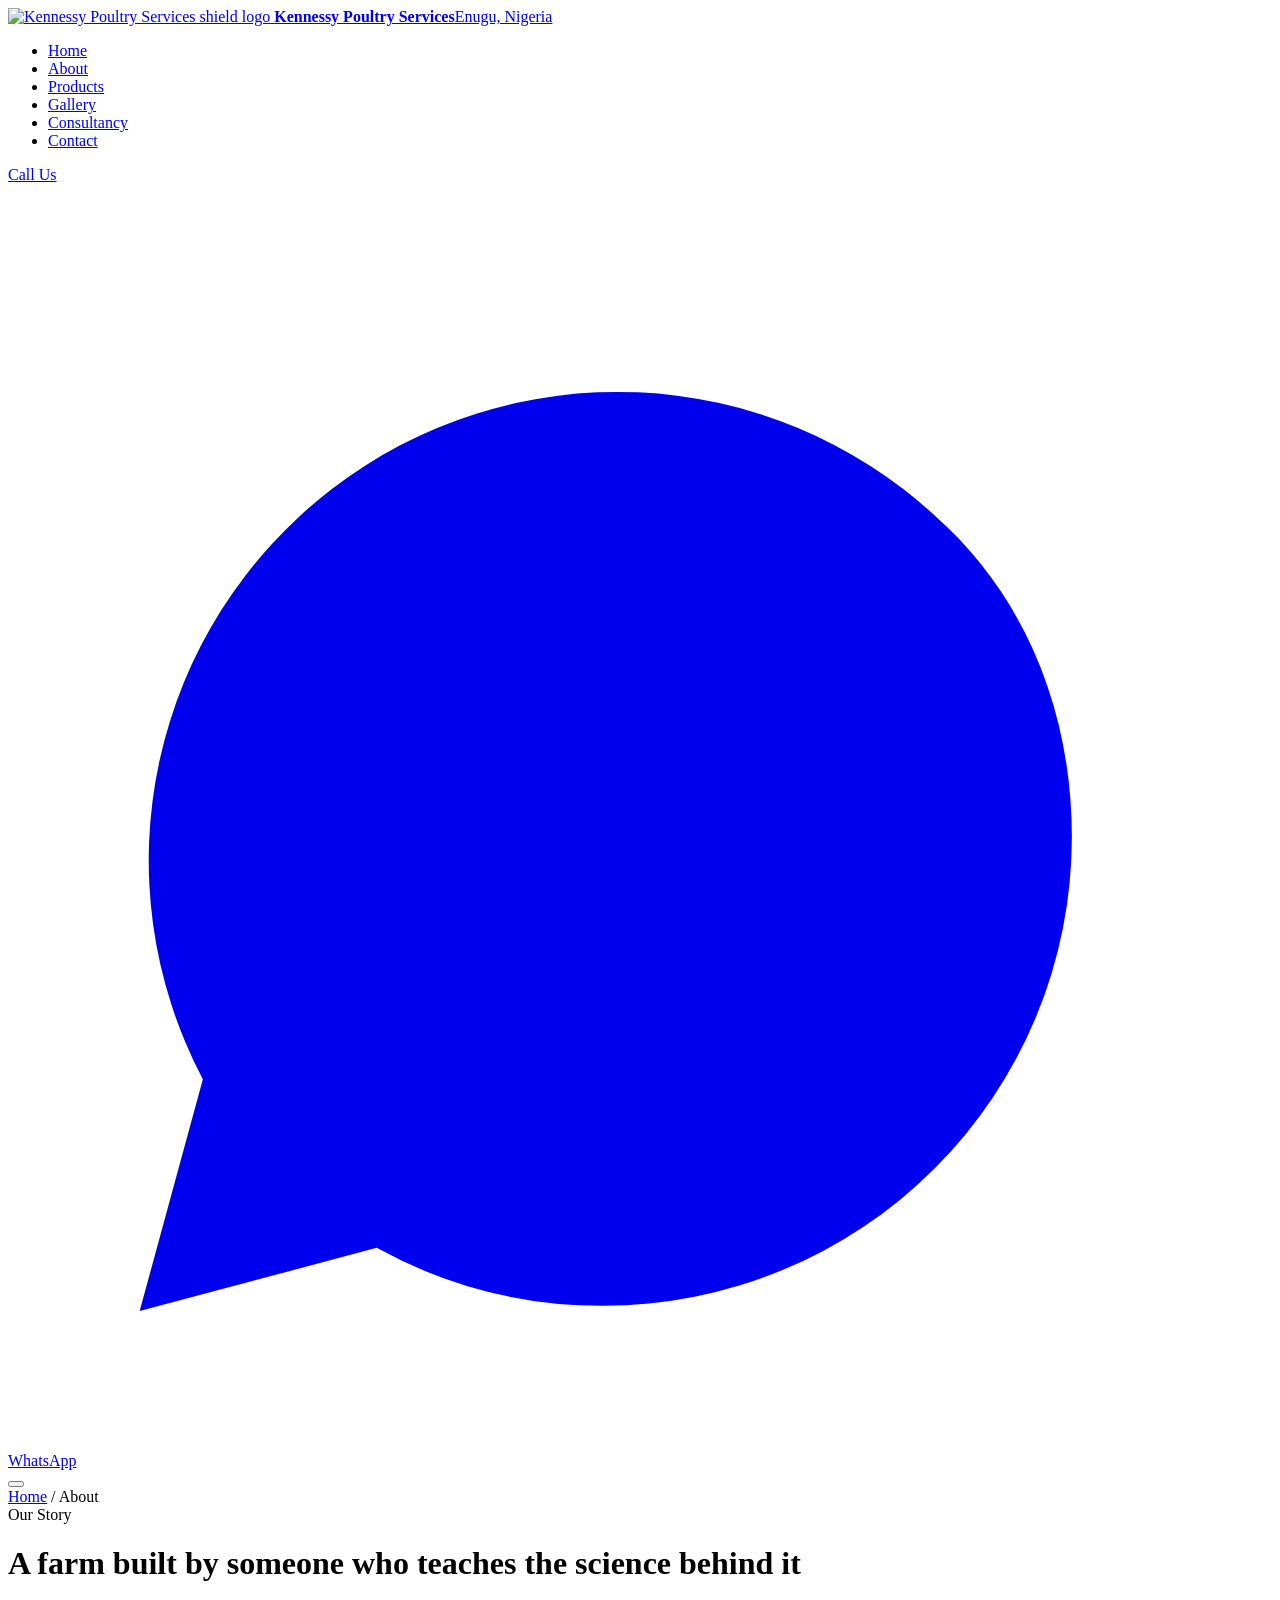
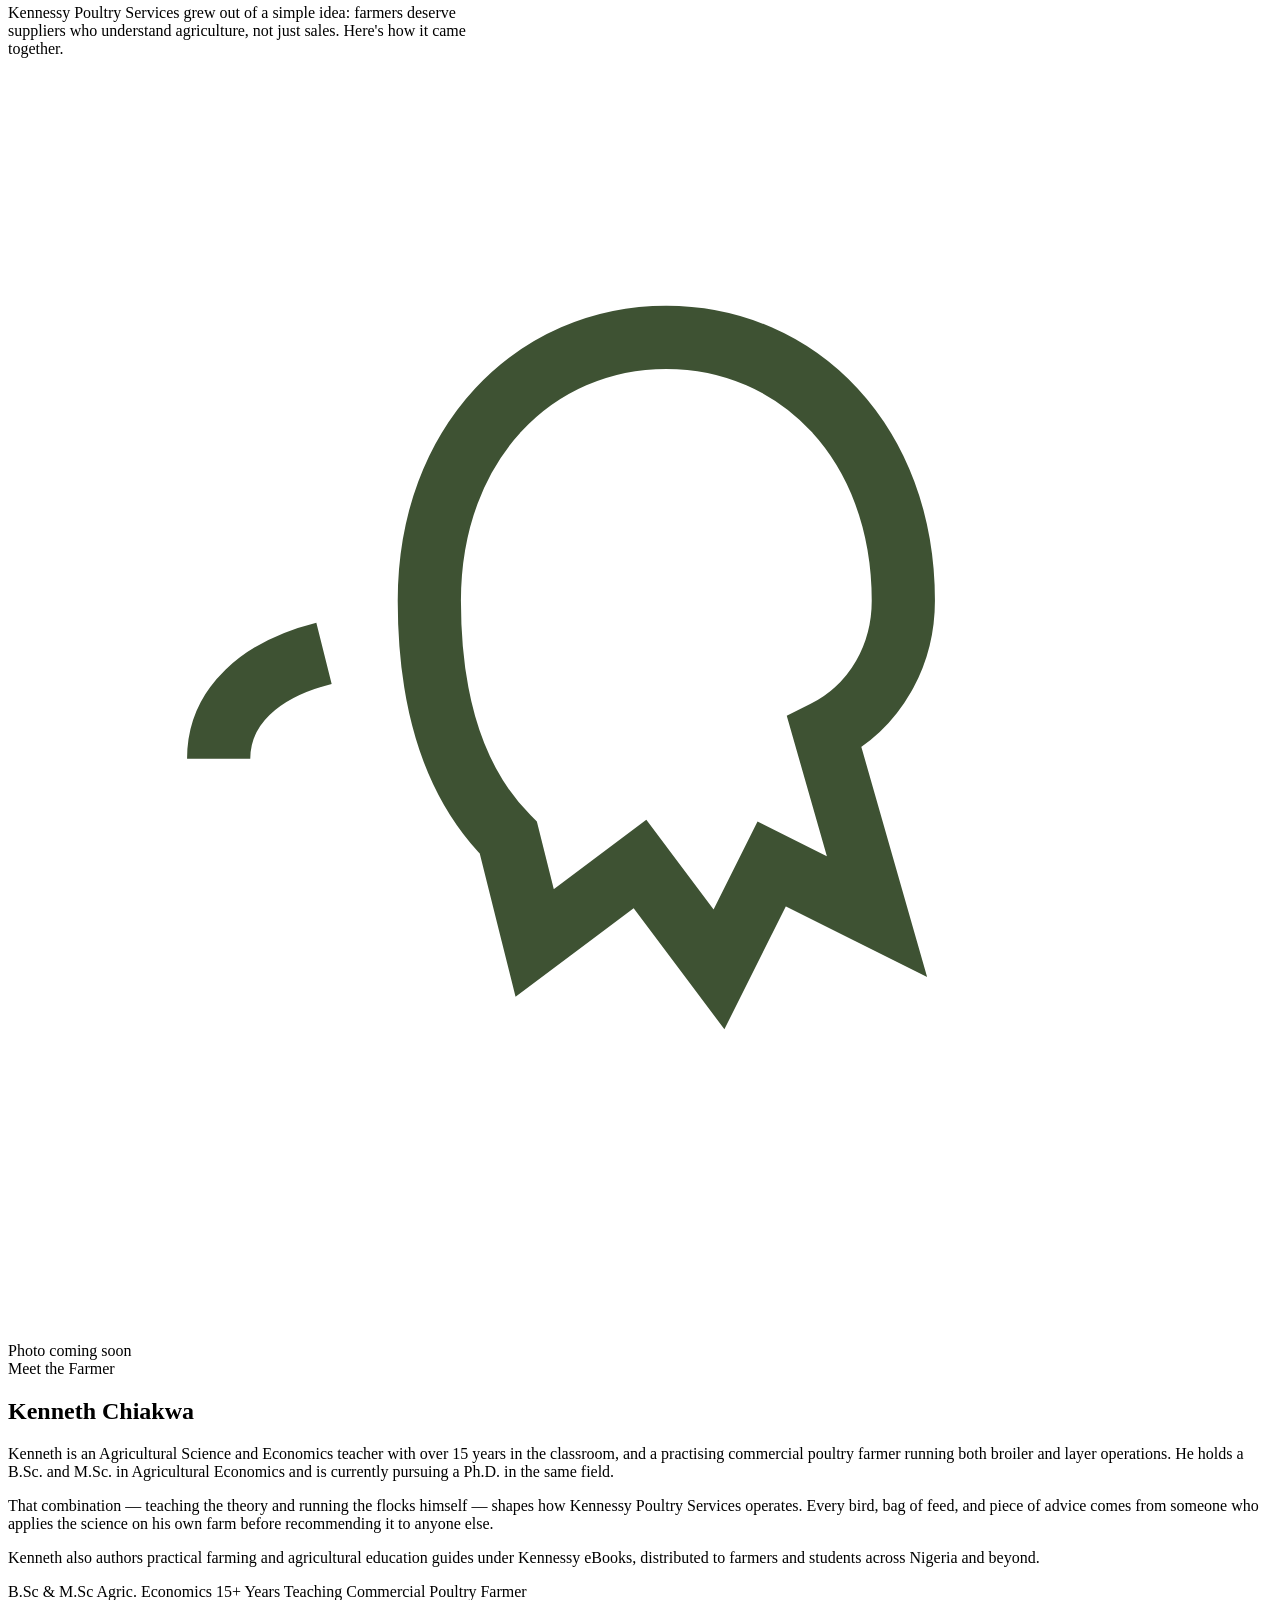
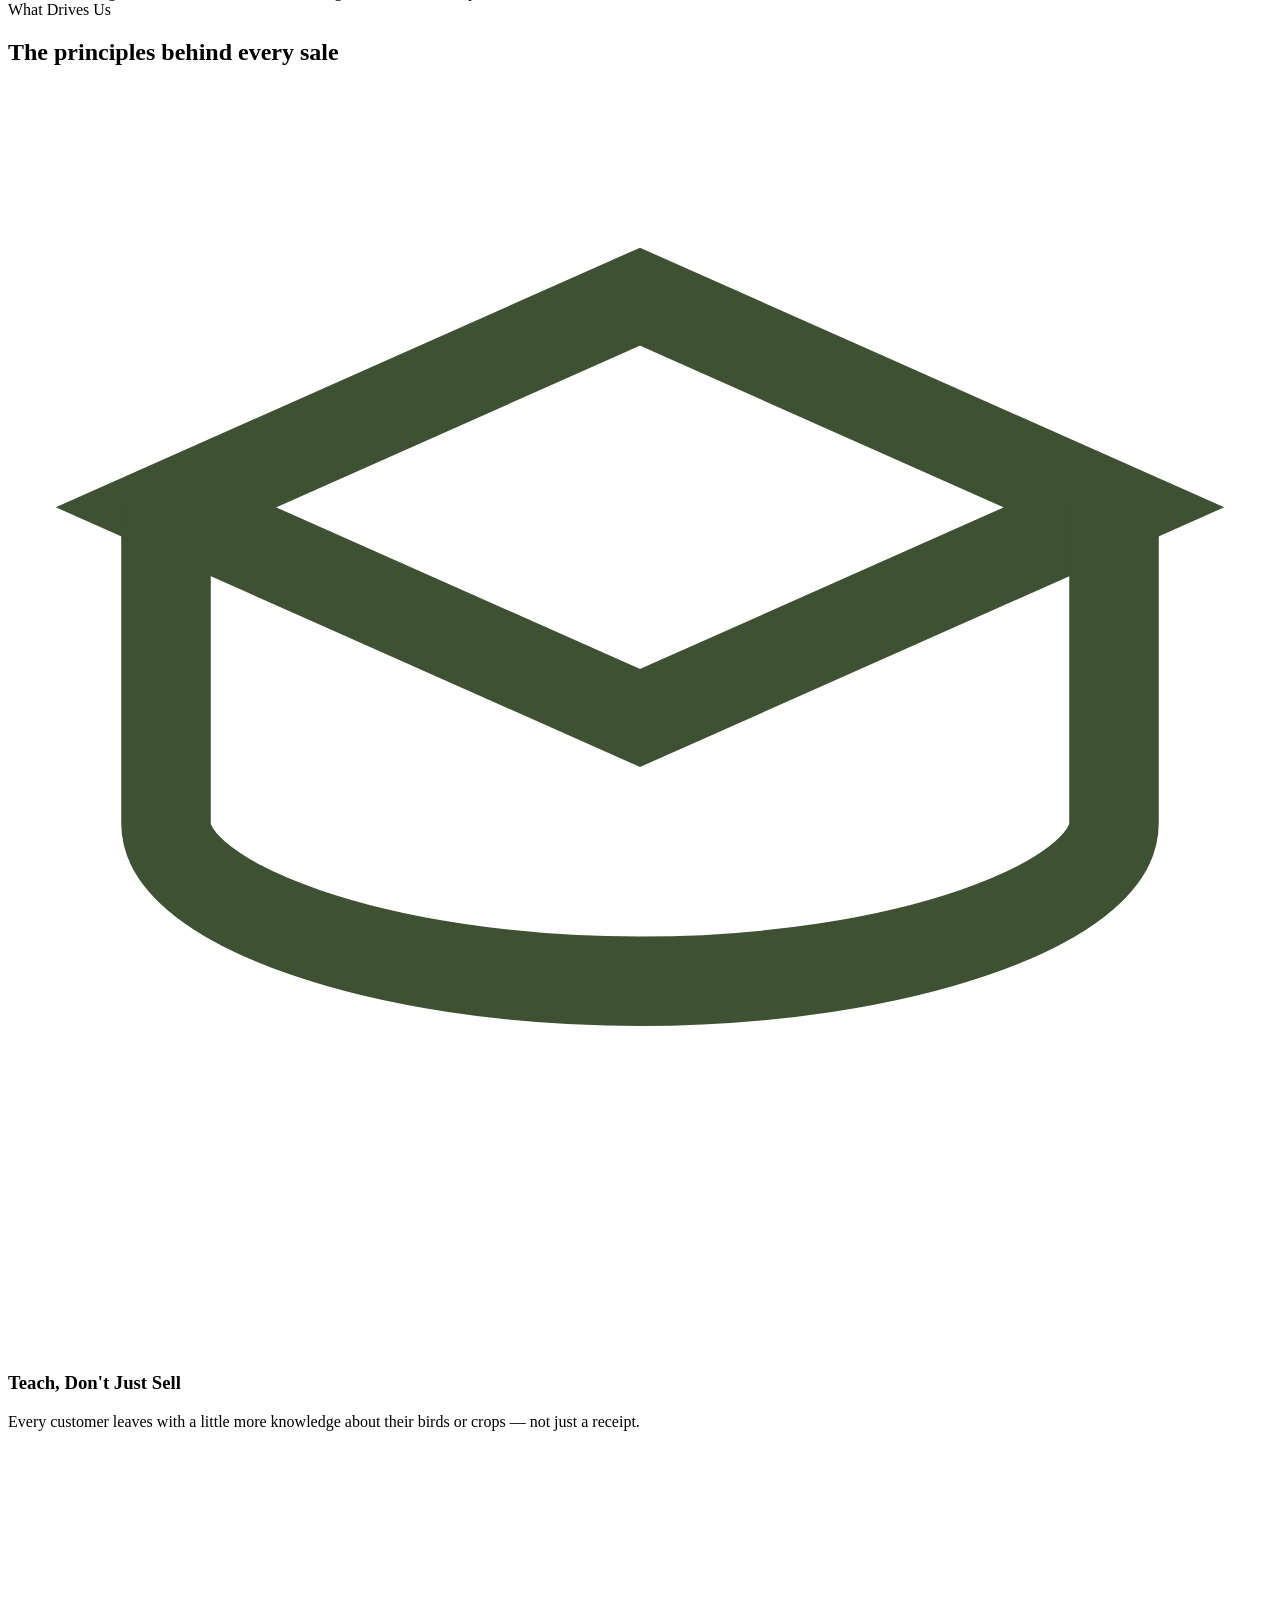
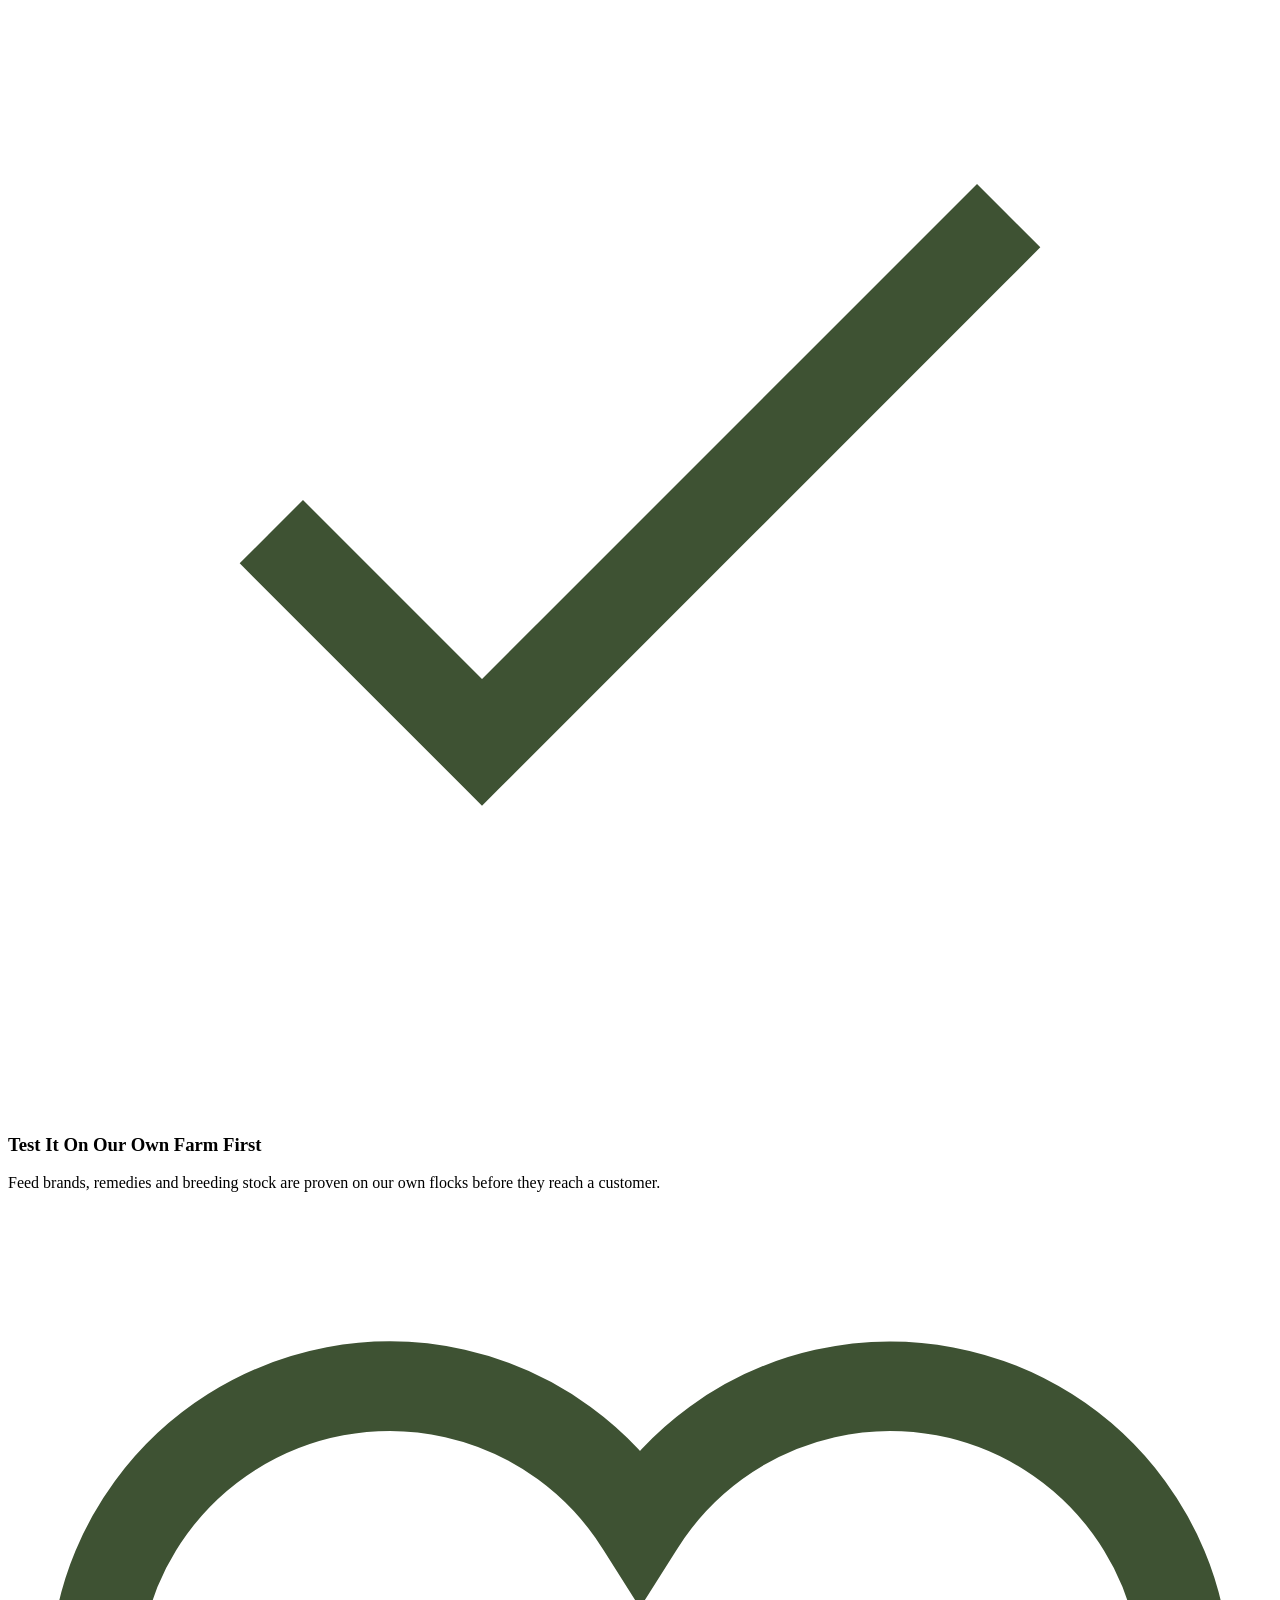
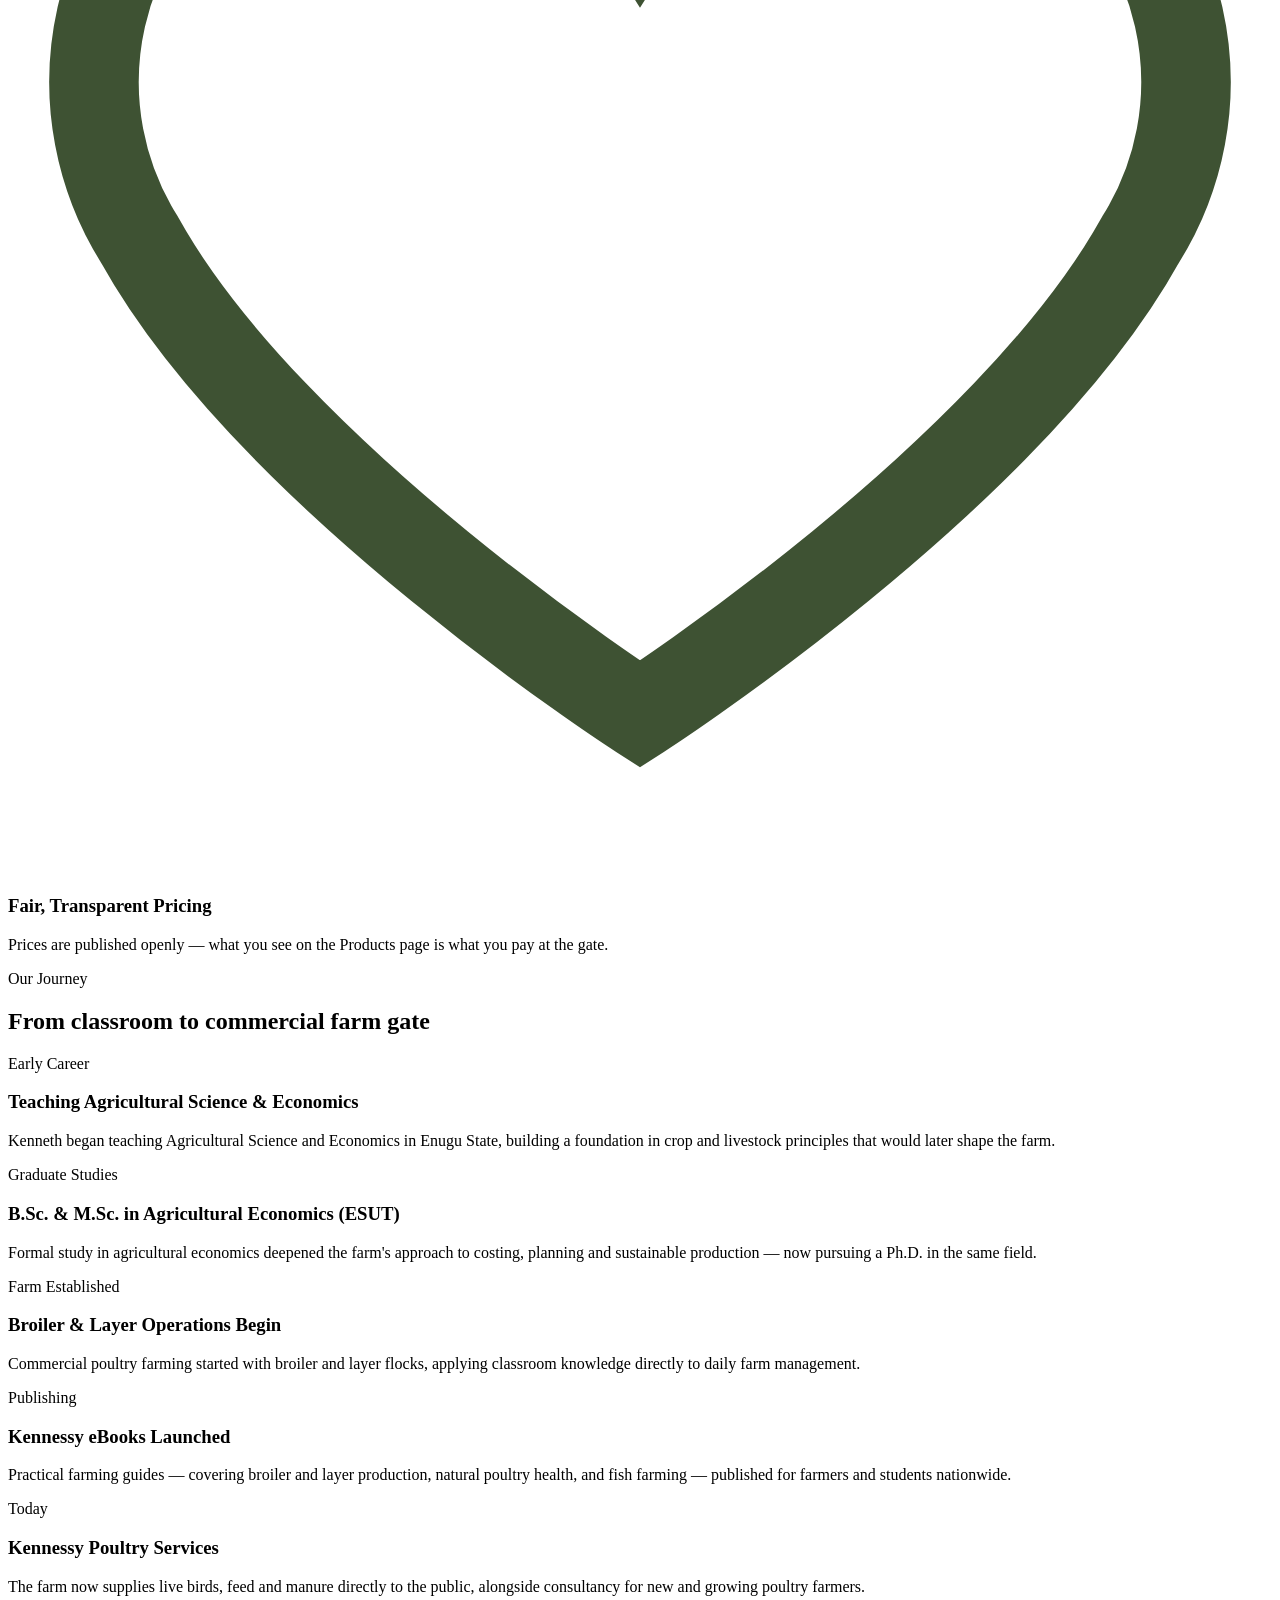
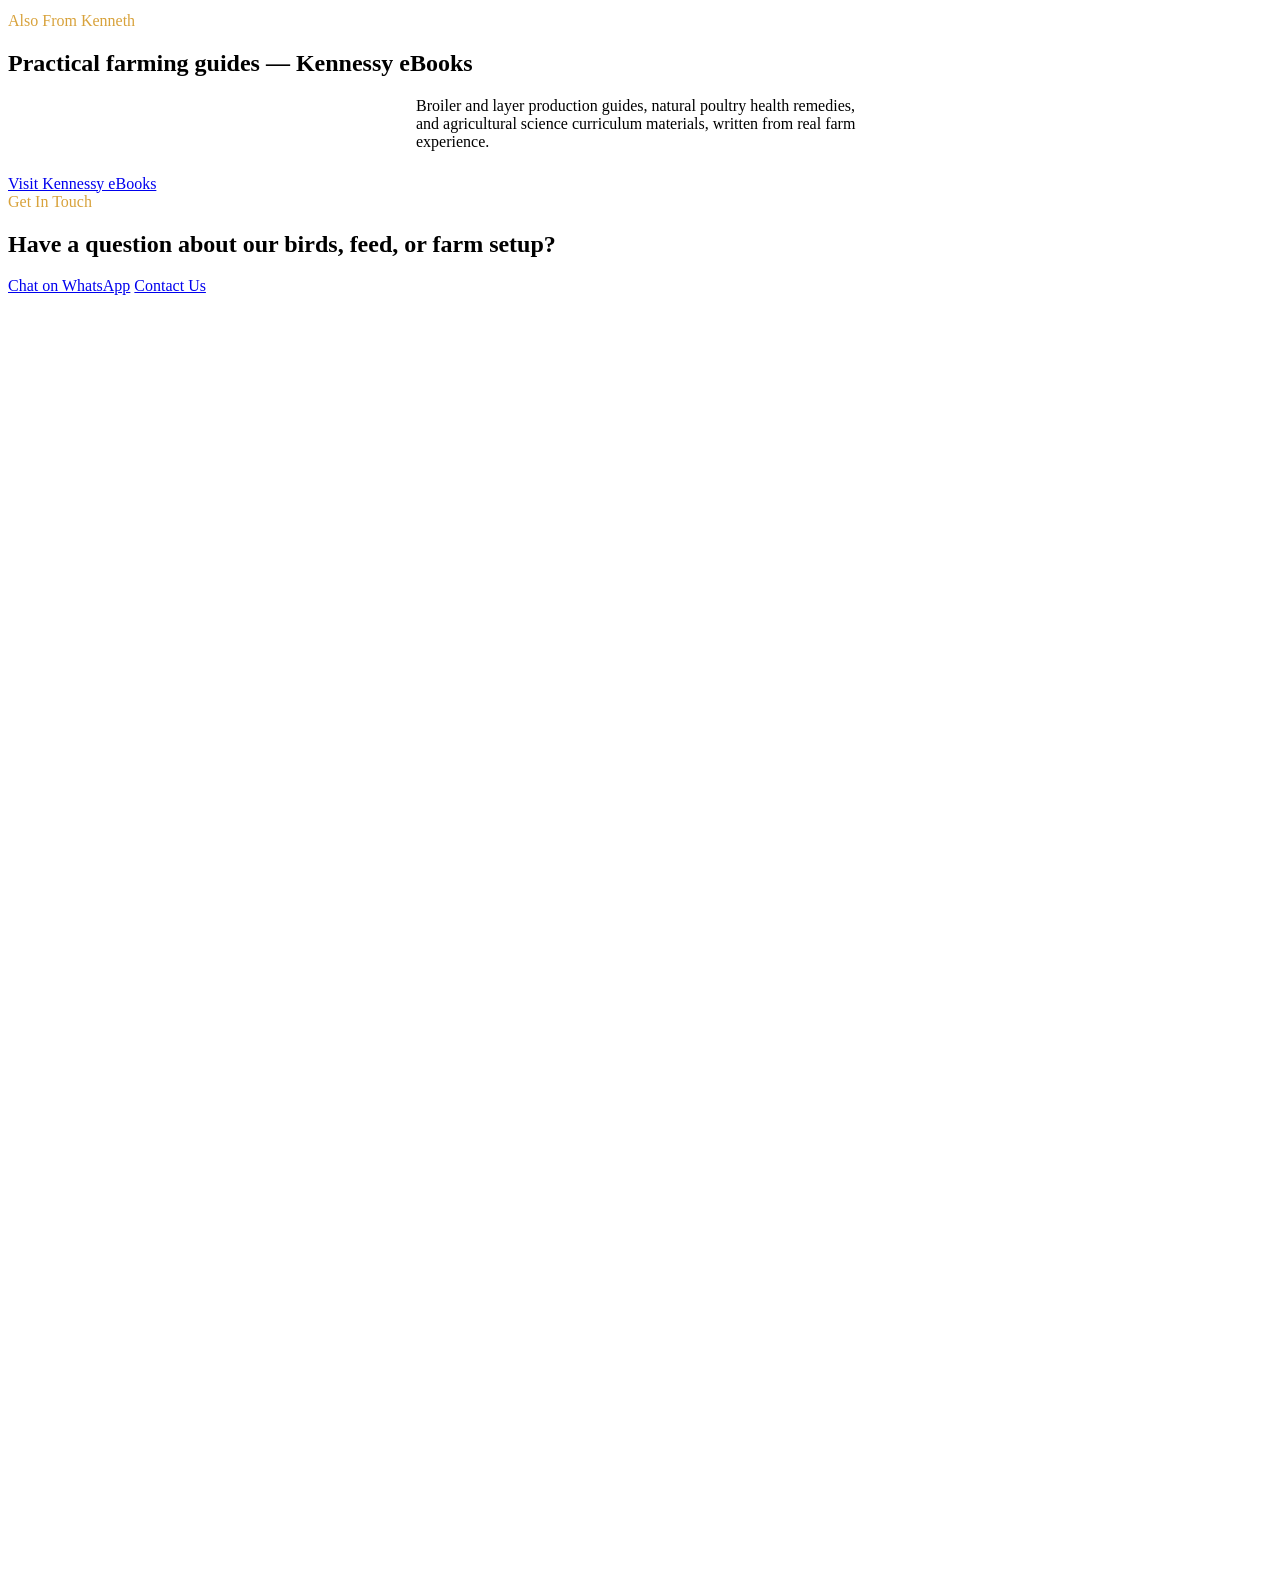
==== about.html @ 4bdff4fe "Add files via upload" ====
<!DOCTYPE html>
<html lang="en">
<head>
<meta charset="UTF-8">
<meta name="viewport" content="width=device-width, initial-scale=1.0">
<title>About Us | Kennessy Poultry Services</title>
<meta name="description" content="Meet the farmer-teacher behind Kennessy Poultry Services — 15+ years in agricultural education and hands-on commercial poultry farming in Enugu State, Nigeria.">
<link rel="icon" type="image/jpeg" href="images/kps-logo-mark.jpg">
<link rel="stylesheet" href="css/style.css">
</head>
<body>

<header class="site-header">
  <div class="header-inner">
    <a href="index.html" class="brand">
      <span class="brand-mark"><img src="images/kps-logo-mark.jpg" alt="Kennessy Poultry Services shield logo"></span>
      <span class="brand-text"><strong>Kennessy Poultry Services</strong><span>Enugu, Nigeria</span></span>
    </a>
    <nav class="main-nav">
      <ul class="nav-links">
        <li><a href="index.html">Home</a></li>
        <li><a href="about.html" class="active">About</a></li>
        <li><a href="products.html">Products</a></li>
        <li><a href="gallery.html">Gallery</a></li>
        <li><a href="consultancy.html">Consultancy</a></li>
        <li><a href="contact.html">Contact</a></li>
      </ul>
      <div class="header-cta">
        <a href="https://wa.me/2347038635933" class="btn btn-outline" target="_blank" rel="noopener">Call Us</a>
        <a href="https://wa.me/2347038635933" class="btn btn-whatsapp" target="_blank" rel="noopener">
          <svg viewBox="0 0 24 24" fill="currentColor"><path d="M17.6 6.3A8.9 8.9 0 0 0 3.7 17l-1.2 4.4 4.5-1.2a8.9 8.9 0 0 0 4.3 1.1 8.9 8.9 0 0 0 8.9-8.9c0-2.4-.9-4.6-2.6-6.1Z"/></svg>
          WhatsApp
        </a>
      </div>
      <button class="nav-toggle" aria-label="Toggle menu" aria-expanded="false"><span></span><span></span><span></span></button>
    </nav>
  </div>
</header>

<div class="page-hero">
  <div class="container">
    <div class="breadcrumb"><a href="index.html">Home</a> / About</div>
    <span class="eyebrow">Our Story</span>
    <h1>A farm built by someone who teaches the science behind it</h1>
    <p class="hero-lede" style="max-width:60ch;">Kennessy Poultry Services grew out of a simple idea: farmers deserve suppliers who understand agriculture, not just sales. Here's how it came together.</p>
  </div>
</div>

<main>

  <section>
    <div class="container hero-grid">
      <div class="hero-art">
        <div class="ph">
          <svg viewBox="0 0 24 24" fill="none" stroke="#3E5233" stroke-width="1.2"><path d="M8 10c0-3 2-5 4.5-5S17 7 17 10c0 1-.5 2-1.5 2.5l1 3.5-2-1-1 2-1.5-2-2 1.5-.5-2C8.5 13.5 8 12 8 10Z"/><path d="M6 11c-1.2.3-2 1-2 2"/></svg>
          <span class="ph-label">Photo coming soon</span>
        </div>
      </div>
      <div>
        <span class="eyebrow">Meet the Farmer</span>
        <h2>Kenneth Chiakwa</h2>
        <p>Kenneth is an Agricultural Science and Economics teacher with over 15 years in the classroom, and a practising commercial poultry farmer running both broiler and layer operations. He holds a B.Sc. and M.Sc. in Agricultural Economics and is currently pursuing a Ph.D. in the same field.</p>
        <p>That combination — teaching the theory and running the flocks himself — shapes how Kennessy Poultry Services operates. Every bird, bag of feed, and piece of advice comes from someone who applies the science on his own farm before recommending it to anyone else.</p>
        <p>Kenneth also authors practical farming and agricultural education guides under Kennessy eBooks, distributed to farmers and students across Nigeria and beyond.</p>
        <div class="tag-row">
          <span class="tag">B.Sc &amp; M.Sc Agric. Economics</span>
          <span class="tag">15+ Years Teaching</span>
          <span class="tag">Commercial Poultry Farmer</span>
        </div>
      </div>
    </div>
  </section>

  <section class="section-alt">
    <div class="container">
      <div class="section-head center">
        <span class="eyebrow">What Drives Us</span>
        <h2>The principles behind every sale</h2>
      </div>
      <div class="grid grid-3">
        <div class="card">
          <div class="card-icon"><svg viewBox="0 0 24 24" fill="none" stroke="#3E5233" stroke-width="1.7"><path d="M12 4 3 8l9 4 9-4-9-4Z"/><path d="M3 8v6c0 1.5 4 3 9 3s9-1.5 9-3V8"/></svg></div>
          <h3>Teach, Don't Just Sell</h3>
          <p>Every customer leaves with a little more knowledge about their birds or crops — not just a receipt.</p>
        </div>
        <div class="card">
          <div class="card-icon"><svg viewBox="0 0 24 24" fill="none" stroke="#3E5233" stroke-width="1.7"><path d="m5 13 4 4L19 7"/></svg></div>
          <h3>Test It On Our Own Farm First</h3>
          <p>Feed brands, remedies and breeding stock are proven on our own flocks before they reach a customer.</p>
        </div>
        <div class="card">
          <div class="card-icon"><svg viewBox="0 0 24 24" fill="none" stroke="#3E5233" stroke-width="1.7"><path d="M12 21s-7-4.5-9.5-9A5.5 5.5 0 0 1 12 6a5.5 5.5 0 0 1 9.5 6c-2.5 4.5-9.5 9-9.5 9Z"/></svg></div>
          <h3>Fair, Transparent Pricing</h3>
          <p>Prices are published openly — what you see on the Products page is what you pay at the gate.</p>
        </div>
      </div>
    </div>
  </section>

  <section>
    <div class="container">
      <div class="section-head center">
        <span class="eyebrow">Our Journey</span>
        <h2>From classroom to commercial farm gate</h2>
      </div>
      <div class="timeline">
        <div class="timeline-item">
          <div class="timeline-year">Early Career</div>
          <h3>Teaching Agricultural Science &amp; Economics</h3>
          <p>Kenneth began teaching Agricultural Science and Economics in Enugu State, building a foundation in crop and livestock principles that would later shape the farm.</p>
        </div>
        <div class="timeline-item">
          <div class="timeline-year">Graduate Studies</div>
          <h3>B.Sc. &amp; M.Sc. in Agricultural Economics (ESUT)</h3>
          <p>Formal study in agricultural economics deepened the farm's approach to costing, planning and sustainable production — now pursuing a Ph.D. in the same field.</p>
        </div>
        <div class="timeline-item">
          <div class="timeline-year">Farm Established</div>
          <h3>Broiler &amp; Layer Operations Begin</h3>
          <p>Commercial poultry farming started with broiler and layer flocks, applying classroom knowledge directly to daily farm management.</p>
        </div>
        <div class="timeline-item">
          <div class="timeline-year">Publishing</div>
          <h3>Kennessy eBooks Launched</h3>
          <p>Practical farming guides — covering broiler and layer production, natural poultry health, and fish farming — published for farmers and students nationwide.</p>
        </div>
        <div class="timeline-item">
          <div class="timeline-year">Today</div>
          <h3>Kennessy Poultry Services</h3>
          <p>The farm now supplies live birds, feed and manure directly to the public, alongside consultancy for new and growing poultry farmers.</p>
        </div>
      </div>
    </div>
  </section>

  <section class="section-forest">
    <div class="container text-center">
      <span class="eyebrow" style="color:#D8A23B">Also From Kenneth</span>
      <h2>Practical farming guides — Kennessy eBooks</h2>
      <p style="max-width:56ch;margin:0 auto;">Broiler and layer production guides, natural poultry health remedies, and agricultural science curriculum materials, written from real farm experience.</p>
      <div class="btn-actions" style="margin-top:1.5rem;">
        <a href="https://kennessyebooks.github.io" target="_blank" rel="noopener" class="btn btn-gold">Visit Kennessy eBooks</a>
      </div>
    </div>
  </section>

  <section>
    <div class="container">
      <div class="cta-band">
        <span class="eyebrow" style="color:#D8A23B">Get In Touch</span>
        <h2>Have a question about our birds, feed, or farm setup?</h2>
        <div class="btn-actions">
          <a href="https://wa.me/2347038635933" class="btn btn-whatsapp" target="_blank" rel="noopener">Chat on WhatsApp</a>
          <a href="contact.html" class="btn btn-gold">Contact Us</a>
        </div>
      </div>
    </div>
  </section>

</main>

<footer class="site-footer" id="footer-include"></footer>

<a href="https://wa.me/2347038635933" class="wa-float" target="_blank" rel="noopener" aria-label="Chat on WhatsApp">
  <svg viewBox="0 0 24 24" fill="#fff"><path d="M17.6 6.3A8.9 8.9 0 0 0 3.7 17l-1.2 4.4 4.5-1.2a8.9 8.9 0 0 0 4.3 1.1 8.9 8.9 0 0 0 8.9-8.9c0-2.4-.9-4.6-2.6-6.1Zm-6.3 13.6c-1.3 0-2.6-.4-3.7-1l-.3-.2-2.6.7.7-2.6-.2-.3a7.4 7.4 0 1 1 6.1 3.4Z"/></svg>
</a>

<script src="js/main.js"></script>
<script src="js/footer.js"></script>
</body>
</html>
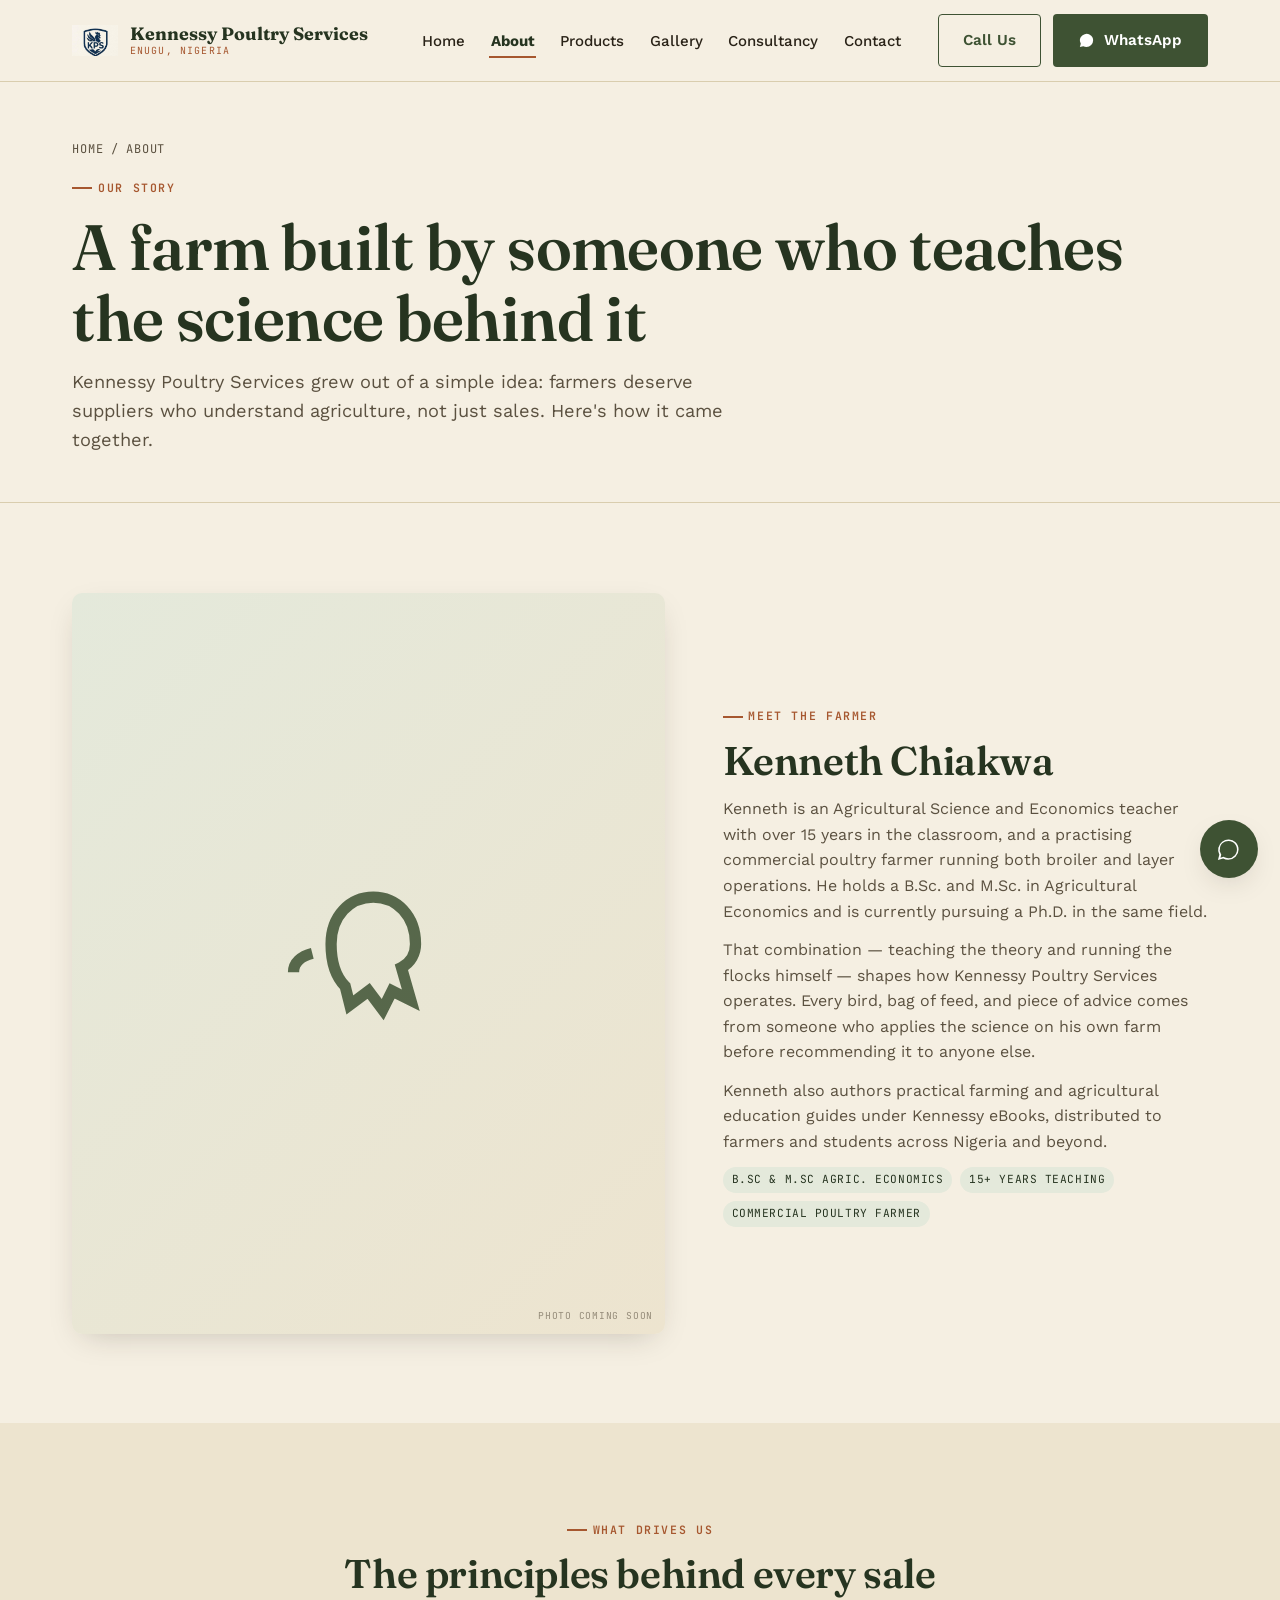
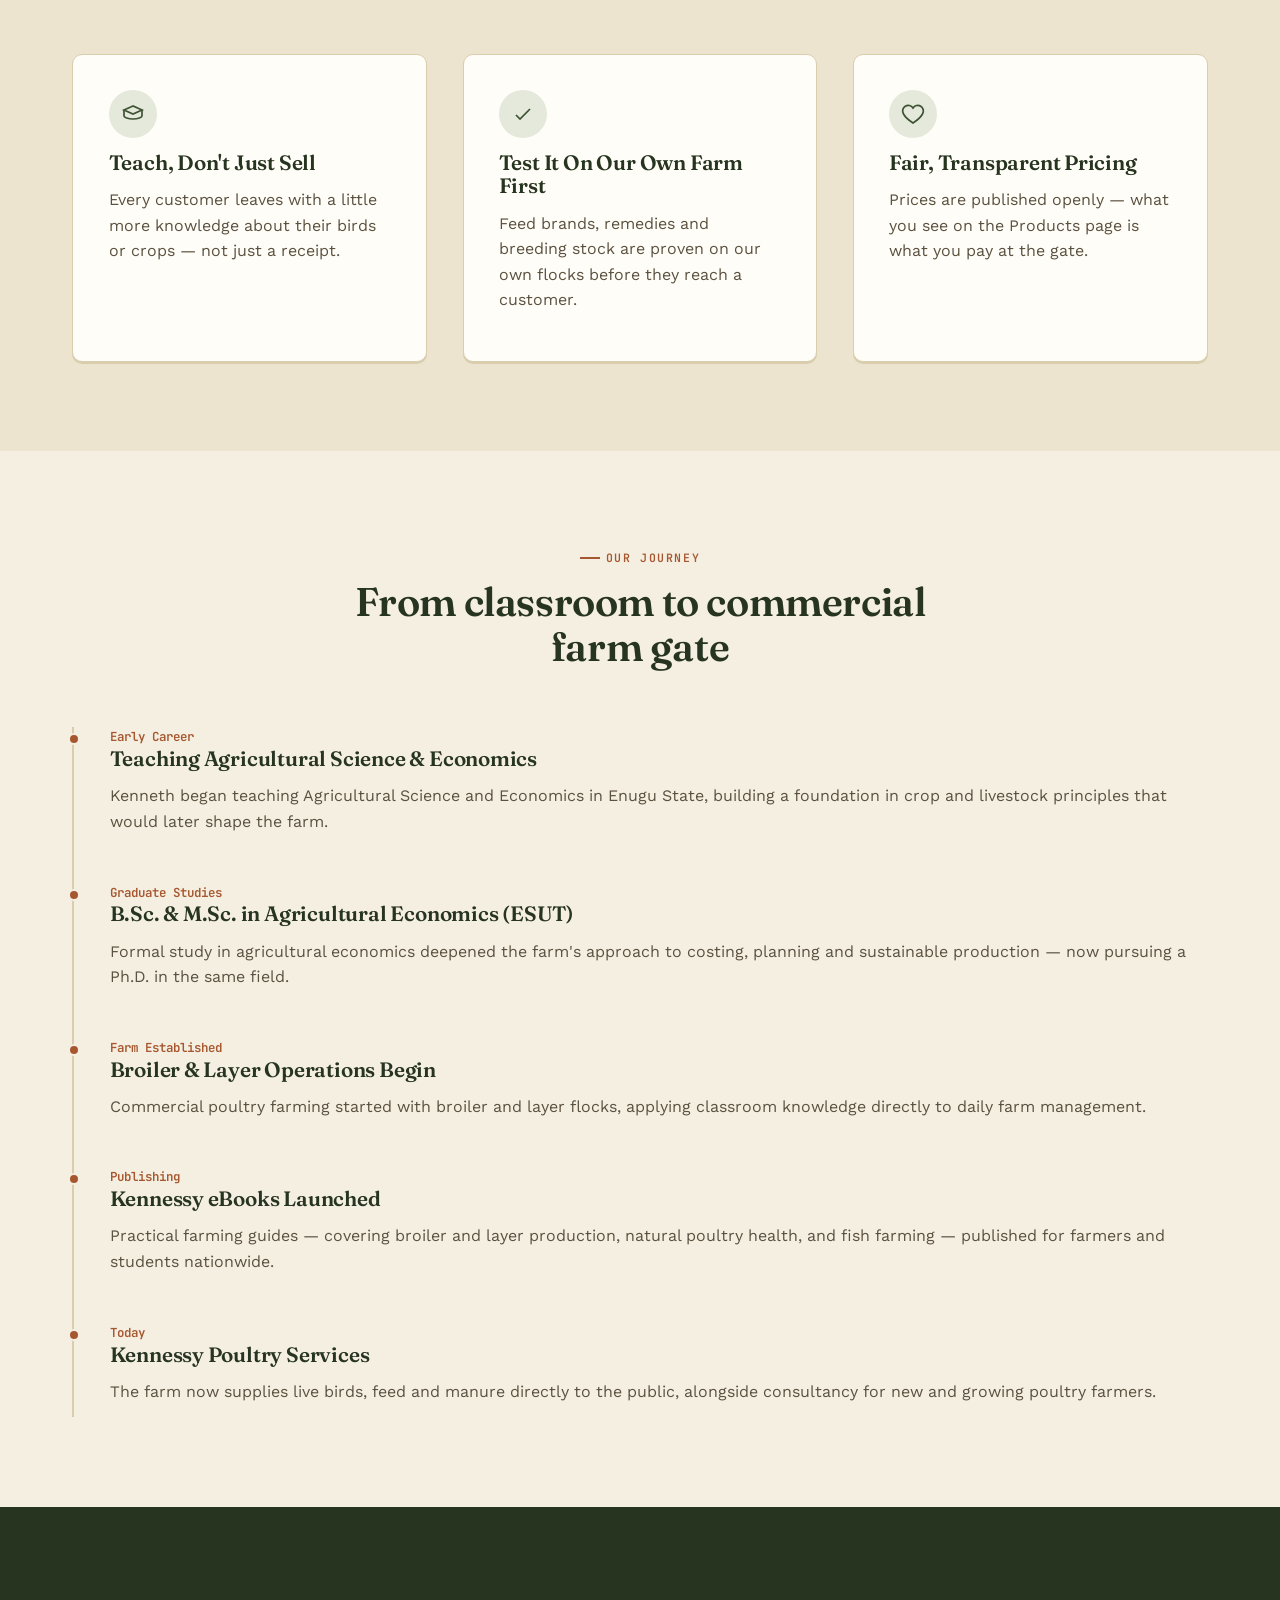
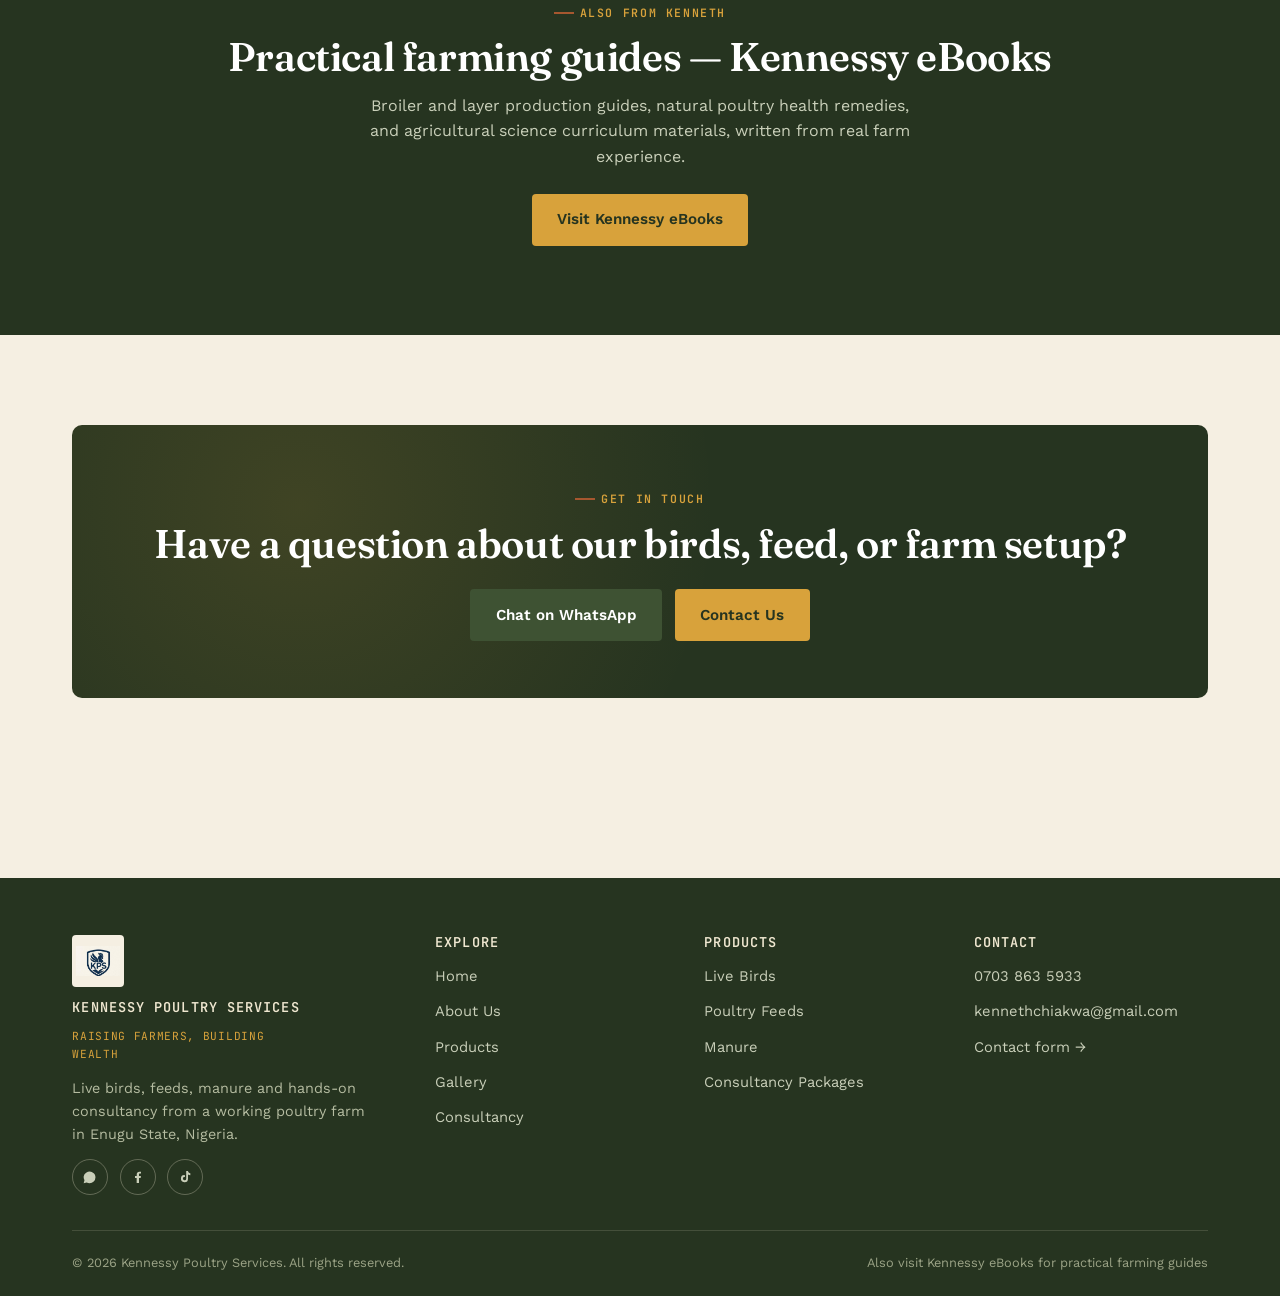
==== commit e0611f42: "Add files via upload" ====
--- a/about.html
+++ b/about.html
@@ -5,15 +5,476 @@
 <meta name="viewport" content="width=device-width, initial-scale=1.0">
 <title>About Us | Kennessy Poultry Services</title>
 <meta name="description" content="Meet the farmer-teacher behind Kennessy Poultry Services — 15+ years in agricultural education and hands-on commercial poultry farming in Enugu State, Nigeria.">
-<link rel="icon" type="image/jpeg" href="images/kps-logo-mark.jpg">
-<link rel="stylesheet" href="css/style.css">
+<link rel="icon" type="image/jpeg" href="[data-uri]">
+<style>
+/* ==========================================================================
+   Kennessy Poultry Services — Design Tokens
+   Palette: maize cream / deep leaf green / clay brown / maize gold
+   Display: Fraunces  |  Body: Work Sans  |  Data/Utility: JetBrains Mono
+   ========================================================================== */
+
+@import url('https://fonts.googleapis.com/css2?family=Fraunces:ital,opsz,wght@0,9..144,400;0,9..144,500;0,9..144,600;0,9..144,700;1,9..144,500&family=Work+Sans:wght@400;500;600;700&family=JetBrains+Mono:wght@500;600&display=swap');
+
+:root{
+  --bg:            #F5EFE2;
+  --bg-alt:        #EDE4CF;
+  --card:          #FFFDF7;
+  --ink:           #2A2318;
+  --ink-soft:      #5B5140;
+  --forest:        #3E5233;
+  --forest-dark:   #263420;
+  --forest-tint:   #E4E9DB;
+  --clay:          #A6572F;
+  --clay-dark:     #7C3F20;
+  --gold:          #D8A23B;
+  --gold-soft:     #F0DBA6;
+  --line:          #D9CDAE;
+  --shadow:        0 10px 30px -12px rgba(42,35,24,0.25);
+  --radius:        4px;
+  --radius-lg:     10px;
+  --maxw:          1180px;
+  --space-1: 0.4rem;
+  --space-2: 0.8rem;
+  --space-3: 1.4rem;
+  --space-4: 2.2rem;
+  --space-5: 3.6rem;
+  --space-6: 5.6rem;
+}
+
+*, *::before, *::after{ box-sizing: border-box; }
+html{ scroll-behavior: smooth; }
+body{
+  margin:0;
+  background: var(--bg);
+  color: var(--ink);
+  font-family: 'Work Sans', sans-serif;
+  font-size: 16px;
+  line-height: 1.6;
+  -webkit-font-smoothing: antialiased;
+}
+img{ max-width:100%; display:block; }
+a{ color: inherit; text-decoration: none; }
+ul{ margin:0; padding:0; list-style:none; }
+h1,h2,h3,h4{
+  font-family:'Fraunces', serif;
+  font-weight:600;
+  line-height:1.12;
+  margin: 0 0 var(--space-2);
+  color: var(--forest-dark);
+  letter-spacing: -0.01em;
+}
+h1{ font-size: clamp(2.4rem, 5vw, 4rem); font-weight:600; }
+h2{ font-size: clamp(1.7rem, 3.4vw, 2.5rem); }
+h3{ font-size: 1.3rem; }
+p{ margin:0 0 var(--space-2); color: var(--ink-soft); }
+.container{ max-width: var(--maxw); margin: 0 auto; padding: 0 var(--space-3); }
+.eyebrow{
+  font-family:'JetBrains Mono', monospace;
+  font-size:0.72rem;
+  letter-spacing:0.14em;
+  text-transform:uppercase;
+  color: var(--clay);
+  font-weight:600;
+  display:inline-flex;
+  align-items:center;
+  gap:0.5em;
+  margin-bottom: var(--space-2);
+}
+.eyebrow::before{
+  content:"";
+  width: 20px; height:2px;
+  background: var(--clay);
+  display:inline-block;
+}
+:focus-visible{ outline: 3px solid var(--gold); outline-offset: 2px; }
+@media (prefers-reduced-motion: reduce){
+  *{ animation-duration: 0.001ms !important; animation-iteration-count: 1 !important; transition-duration: 0.001ms !important; scroll-behavior:auto !important; }
+}
+
+/* Buttons */
+.btn{
+  display:inline-flex;
+  align-items:center;
+  gap:0.55em;
+  font-family:'Work Sans', sans-serif;
+  font-weight:600;
+  font-size:0.95rem;
+  padding: 0.85em 1.6em;
+  border-radius: var(--radius);
+  border: 1.5px solid transparent;
+  cursor:pointer;
+  transition: transform 0.15s ease, box-shadow 0.15s ease, background 0.15s ease, color .15s ease;
+  white-space: nowrap;
+}
+.btn:hover{ transform: translateY(-2px); }
+.btn-primary{ background: var(--forest); color: #fff; }
+.btn-primary:hover{ background: var(--forest-dark); box-shadow: var(--shadow); }
+.btn-gold{ background: var(--gold); color: var(--forest-dark); }
+.btn-gold:hover{ background:#c8912e; box-shadow: var(--shadow); }
+.btn-outline{ background: transparent; border-color: var(--forest); color: var(--forest); }
+.btn-outline:hover{ background: var(--forest); color:#fff; }
+.btn-whatsapp{ background:#3E5233; color:#fff; }
+.btn-whatsapp svg{ width:18px; height:18px; }
+.btn-whatsapp:hover{ background: var(--forest-dark); }
+.btn-block{ width:100%; justify-content:center; }
+
+/* ===================== HEADER ===================== */
+.site-header{
+  position: sticky; top:0; z-index: 60;
+  background: rgba(245,239,226,0.92);
+  backdrop-filter: blur(8px);
+  border-bottom: 1px solid var(--line);
+}
+.header-inner{
+  display:flex; align-items:center; justify-content:space-between;
+  padding: 0.9rem var(--space-3);
+  max-width: var(--maxw); margin:0 auto;
+}
+.brand{ display:flex; align-items:center; gap:0.7rem; }
+.brand-mark{
+  width:46px; height:46px;
+  display:flex; align-items:center; justify-content:center;
+  flex-shrink:0;
+}
+.brand-mark svg{ width:24px; height:24px; }
+.brand-mark img{ width:100%; height:100%; object-fit:contain; }
+.brand-text{ font-family:'Fraunces', serif; line-height:1.05; }
+.brand-text strong{ display:block; font-size:1.12rem; color: var(--forest-dark); font-weight:700; }
+.brand-text span{ display:block; font-family:'JetBrains Mono', monospace; font-size:0.62rem; letter-spacing:0.12em; text-transform:uppercase; color: var(--clay); margin-top:2px; }
+
+.footer-logo{ width:52px; height:52px; margin-bottom: var(--space-2); border-radius: var(--radius); overflow:hidden; background:#F5EFE2; padding:4px; }
+.footer-logo img{ width:100%; height:100%; object-fit:contain; }
+
+.main-nav{ display:flex; align-items:center; gap: var(--space-4); }
+.nav-links{ display:flex; gap: var(--space-3); }
+.nav-links a{
+  font-size:0.94rem; font-weight:500; color: var(--ink);
+  padding: 0.3rem 0.1rem; position:relative;
+}
+.nav-links a::after{
+  content:""; position:absolute; left:0; right:0; bottom:-4px; height:2px;
+  background: var(--clay); transform: scaleX(0); transform-origin:left;
+  transition: transform 0.2s ease;
+}
+.nav-links a:hover::after, .nav-links a.active::after{ transform: scaleX(1); }
+.nav-links a.active{ color: var(--forest-dark); font-weight:700; }
+.header-cta{ display:flex; align-items:center; gap:0.7rem; }
+.nav-toggle{
+  display:none; background:none; border:none; cursor:pointer;
+  width:40px; height:40px; padding:0;
+  flex-direction:column; align-items:center; justify-content:center; gap:5px;
+}
+.nav-toggle span{ width:22px; height:2px; background: var(--forest-dark); display:block; }
+
+@media (max-width: 880px){
+  .nav-links{
+    position:fixed; inset: 64px 0 0 0; background: var(--bg);
+    flex-direction:column; padding: var(--space-4) var(--space-3); gap: var(--space-3);
+    transform: translateX(100%); transition: transform 0.25s ease;
+    overflow-y:auto;
+  }
+  .nav-links.open{ transform: translateX(0); }
+  .nav-links a{ font-size:1.2rem; }
+  .nav-toggle{ display:flex; }
+  .header-cta .btn-outline{ display:none; }
+}
+
+/* ===================== FARM GATE BOARD (signature element) ===================== */
+.gate-board{
+  background: var(--forest-dark);
+  color: #EFE7D0;
+  border-top: 4px solid var(--gold);
+  border-bottom: 4px solid var(--gold);
+}
+.gate-board-inner{
+  max-width: var(--maxw); margin:0 auto; padding: 0.7rem var(--space-3);
+  display:flex; align-items:center; gap: var(--space-4);
+  overflow-x:auto;
+  font-family:'JetBrains Mono', monospace;
+  font-size:0.78rem;
+}
+.gate-board-label{
+  text-transform:uppercase; letter-spacing:0.12em; color: var(--gold);
+  font-weight:600; flex-shrink:0; padding-right: var(--space-3);
+  border-right: 1px solid rgba(239,231,208,0.25);
+}
+.gate-item{ display:flex; align-items:center; gap:0.5em; flex-shrink:0; white-space:nowrap; }
+.dot{ width:8px; height:8px; border-radius:50%; flex-shrink:0; }
+.dot.in{ background:#8FBF6B; }
+.dot.low{ background: var(--gold); }
+.dot.soon{ background:#C77B4A; }
+.gate-status{ opacity:0.85; }
+
+/* ===================== HERO ===================== */
+.hero{
+  position:relative;
+  padding: var(--space-6) 0 var(--space-5);
+  background:
+    radial-gradient(ellipse at 85% 0%, rgba(216,162,59,0.16), transparent 55%),
+    var(--bg);
+  overflow:hidden;
+  border-bottom: 1px solid var(--line);
+}
+.hero-grid{
+  display:grid; grid-template-columns: 1.1fr 0.9fr; gap: var(--space-5);
+  align-items:center;
+}
+.hero h1{ margin-bottom: var(--space-3); }
+.hero-lede{ font-size:1.14rem; max-width: 46ch; }
+.hero-actions{ display:flex; gap: var(--space-2); flex-wrap:wrap; margin-top: var(--space-4); }
+.hero-stats{
+  display:flex; gap: var(--space-4); margin-top: var(--space-5);
+  padding-top: var(--space-3); border-top: 1px solid var(--line);
+  flex-wrap:wrap;
+}
+.hero-stat b{ display:block; font-family:'Fraunces', serif; font-size:1.7rem; color: var(--forest-dark); }
+.hero-stat span{ font-size:0.8rem; color: var(--ink-soft); }
+.hero-art{
+  position:relative; border-radius: var(--radius-lg); overflow:hidden;
+  box-shadow: var(--shadow); aspect-ratio: 4/5;
+}
+@media (max-width: 880px){
+  .hero-grid{ grid-template-columns: 1fr; }
+  .hero-art{ order:-1; aspect-ratio: 16/10; }
+}
+
+/* ===================== SECTIONS ===================== */
+section{ padding: var(--space-6) 0; }
+.section-alt{ background: var(--bg-alt); }
+.section-forest{ background: var(--forest-dark); color:#EFE7D0; }
+.section-forest h2, .section-forest h3{ color:#fff; }
+.section-forest p{ color:#C9CFB9; }
+.section-head{ max-width: 640px; margin-bottom: var(--space-5); }
+.section-head.center{ margin-left:auto; margin-right:auto; text-align:center; }
+
+/* Cards / grids */
+.grid{ display:grid; gap: var(--space-4); }
+.grid-3{ grid-template-columns: repeat(3, 1fr); }
+.grid-2{ grid-template-columns: repeat(2, 1fr); }
+.grid-4{ grid-template-columns: repeat(4, 1fr); }
+@media (max-width: 900px){ .grid-3, .grid-4{ grid-template-columns: repeat(2,1fr); } }
+@media (max-width: 620px){ .grid-2, .grid-3, .grid-4{ grid-template-columns: 1fr; } }
+
+.card{
+  background: var(--card); border:1px solid var(--line); border-radius: var(--radius-lg);
+  padding: var(--space-4); box-shadow: 0 2px 0 var(--line);
+  transition: transform .18s ease, box-shadow .18s ease;
+}
+.card:hover{ transform: translateY(-4px); box-shadow: var(--shadow); }
+.card-icon{
+  width:48px; height:48px; border-radius:50%; background: var(--forest-tint);
+  display:flex; align-items:center; justify-content:center; margin-bottom: var(--space-2);
+}
+.card-icon svg{ width:24px; height:24px; }
+
+/* Product cards */
+.product-card{
+  background: var(--card); border:1px solid var(--line); border-radius: var(--radius-lg);
+  overflow:hidden; display:flex; flex-direction:column;
+  transition: transform .18s ease, box-shadow .18s ease;
+}
+.product-card:hover{ transform: translateY(-5px); box-shadow: var(--shadow); }
+.product-media{ aspect-ratio: 4/3; position:relative; overflow:hidden; }
+.product-body{ padding: var(--space-3); display:flex; flex-direction:column; gap:0.5rem; flex:1; }
+.product-tag{
+  position:absolute; top:12px; left:12px; z-index:2;
+  background: var(--gold); color: var(--forest-dark);
+  font-family:'JetBrains Mono', monospace; font-size:0.68rem; font-weight:700;
+  text-transform:uppercase; letter-spacing:0.06em;
+  padding: 0.3em 0.7em; border-radius: 100px;
+}
+.product-tag.stock-low{ background:#C77B4A; color:#fff; }
+.product-name{ font-family:'Fraunces', serif; font-size:1.15rem; color: var(--forest-dark); font-weight:600; }
+.product-desc{ font-size:0.92rem; flex:1; }
+.product-price{
+  font-family:'JetBrains Mono', monospace; font-weight:600; color: var(--clay-dark);
+  font-size:1rem; padding-top:0.4rem; border-top: 1px dashed var(--line);
+}
+.product-actions{ display:flex; gap:0.5rem; margin-top:0.4rem; }
+.product-actions .btn{ flex:1; padding:0.65em 0.8em; font-size:0.84rem; }
+
+.product-filters{ display:flex; gap:0.6rem; flex-wrap:wrap; margin-bottom: var(--space-4); }
+.filter-btn{
+  font-family:'JetBrains Mono', monospace; font-size:0.76rem; text-transform:uppercase; letter-spacing:0.05em;
+  padding:0.5em 1.1em; border-radius:100px; border:1.5px solid var(--forest);
+  background:transparent; color: var(--forest-dark); cursor:pointer; font-weight:600;
+  transition: all .15s ease;
+}
+.filter-btn.active, .filter-btn:hover{ background: var(--forest); color:#fff; }
+
+/* Numbered process */
+.process{ counter-reset: step; display:grid; gap: var(--space-4); }
+.process-step{ display:flex; gap: var(--space-3); align-items:flex-start; }
+.process-num{
+  counter-increment: step; font-family:'Fraunces', serif; font-weight:700; font-size:1.4rem;
+  color: var(--gold); flex-shrink:0; width:52px; height:52px; border-radius:50%;
+  border:2px solid var(--gold); display:flex; align-items:center; justify-content:center;
+}
+.process-num::before{ content: counter(step, decimal-leading-zero); }
+
+/* Testimonials */
+.testimonial{
+  background: var(--card); border-radius: var(--radius-lg); padding: var(--space-4);
+  border-left: 4px solid var(--clay);
+}
+.testimonial p{ font-style: italic; color: var(--ink); font-size:1.02rem; }
+.testimonial-author{ font-family:'JetBrains Mono', monospace; font-size:0.78rem; color: var(--clay); text-transform:uppercase; letter-spacing:0.05em; }
+
+/* Placeholder art (SVG-based, styled — not lorem-ipsum grey boxes) */
+.ph{
+  width:100%; height:100%; display:flex; align-items:center; justify-content:center;
+  background: linear-gradient(135deg, var(--forest-tint), var(--bg-alt));
+  position:relative;
+}
+.ph svg{ width:38%; height:38%; opacity:0.85; }
+.ph-label{
+  position:absolute; bottom:10px; right:12px;
+  font-family:'JetBrains Mono', monospace; font-size:0.6rem; letter-spacing:0.08em;
+  text-transform:uppercase; color: var(--ink-soft); opacity:0.6;
+}
+
+/* Gallery */
+.gallery-grid{ display:grid; grid-template-columns: repeat(3, 1fr); gap: var(--space-2); }
+.gallery-item{ aspect-ratio: 1; border-radius: var(--radius); overflow:hidden; }
+.gallery-item.wide{ grid-column: span 2; }
+.gallery-item.tall{ grid-row: span 2; aspect-ratio:auto; }
+@media (max-width: 700px){ .gallery-grid{ grid-template-columns: repeat(2,1fr); } .gallery-item.wide{ grid-column: span 2; } }
+
+/* Timeline (About) */
+.timeline{ border-left: 2px solid var(--line); padding-left: var(--space-4); display:grid; gap: var(--space-4); }
+.timeline-item{ position:relative; }
+.timeline-item::before{
+  content:""; position:absolute; left: calc(-1 * var(--space-4) - 6px); top:6px;
+  width:12px; height:12px; border-radius:50%; background: var(--clay); border:2px solid var(--bg);
+}
+.timeline-year{ font-family:'JetBrains Mono', monospace; font-size:0.78rem; color: var(--clay); font-weight:600; }
+
+/* Values grid */
+.value-item{ display:flex; gap: var(--space-2); align-items:flex-start; }
+.value-item .card-icon{ margin-bottom:0; flex-shrink:0; }
+
+/* Forms */
+.form-grid{ display:grid; gap: var(--space-3); }
+.field label{ display:block; font-size:0.85rem; font-weight:600; margin-bottom:0.4rem; color: var(--forest-dark); }
+.field input, .field select, .field textarea{
+  width:100%; padding:0.8em 1em; border:1.5px solid var(--line); border-radius: var(--radius);
+  font-family:'Work Sans', sans-serif; font-size:0.96rem; background:#fff; color: var(--ink);
+  transition: border-color .15s ease;
+}
+.field input:focus, .field select:focus, .field textarea:focus{ border-color: var(--forest); }
+.field-row{ display:grid; grid-template-columns:1fr 1fr; gap: var(--space-3); }
+@media (max-width:620px){ .field-row{ grid-template-columns:1fr; } }
+.form-note{ font-size:0.82rem; color: var(--ink-soft); }
+.form-status{ font-size:0.9rem; padding:0.8em 1em; border-radius: var(--radius); display:none; }
+.form-status.show{ display:block; }
+.form-status.ok{ background: var(--forest-tint); color: var(--forest-dark); display:block; }
+.form-status.err{ background:#F3DED1; color: var(--clay-dark); display:block; }
+
+/* Contact page split */
+.contact-grid{ display:grid; grid-template-columns: 1fr 1fr; gap: var(--space-5); align-items:start; }
+@media (max-width: 880px){ .contact-grid{ grid-template-columns:1fr; } }
+.contact-detail{ display:flex; gap: var(--space-3); align-items:flex-start; margin-bottom: var(--space-3); }
+.contact-detail .card-icon{ flex-shrink:0; }
+.contact-detail a:hover{ color: var(--clay); }
+
+/* Map placeholder */
+.map-ph{
+  aspect-ratio: 16/8; border-radius: var(--radius-lg); overflow:hidden; margin-top: var(--space-4);
+  border:1px solid var(--line);
+}
+
+/* Consultancy packages */
+.pkg-card{
+  background: var(--card); border:1px solid var(--line); border-radius: var(--radius-lg);
+  padding: var(--space-4); display:flex; flex-direction:column; gap: var(--space-2);
+  position:relative;
+}
+.pkg-card.featured{ border-color: var(--gold); box-shadow: 0 0 0 3px var(--gold-soft); }
+.pkg-badge{
+  position:absolute; top:-13px; right: var(--space-3);
+  background: var(--gold); color: var(--forest-dark);
+  font-family:'JetBrains Mono', monospace; font-size:0.66rem; font-weight:700; text-transform:uppercase;
+  padding:0.35em 0.8em; border-radius:100px;
+}
+.pkg-price{ font-family:'Fraunces', serif; font-size:1.9rem; color: var(--forest-dark); }
+.pkg-price span{ font-family:'Work Sans', sans-serif; font-size:0.9rem; color: var(--ink-soft); font-weight:400; }
+.pkg-list{ display:grid; gap:0.5rem; margin: var(--space-2) 0; }
+.pkg-list li{ display:flex; gap:0.6em; font-size:0.92rem; color: var(--ink-soft); }
+.pkg-list svg{ width:16px; height:16px; flex-shrink:0; margin-top:3px; color: var(--forest); }
+
+/* FAQ */
+.faq-item{ border-bottom:1px solid var(--line); padding: var(--space-3) 0; }
+.faq-q{
+  display:flex; justify-content:space-between; align-items:center; cursor:pointer;
+  font-family:'Fraunces', serif; font-weight:600; font-size:1.05rem; color: var(--forest-dark);
+}
+.faq-q .plus{ font-size:1.4rem; color: var(--clay); transition: transform .2s ease; flex-shrink:0; margin-left:1rem; }
+.faq-item.open .faq-q .plus{ transform: rotate(45deg); }
+.faq-a{ max-height:0; overflow:hidden; transition: max-height .25s ease; }
+.faq-item.open .faq-a{ max-height: 300px; }
+.faq-a p{ padding-top:0.8rem; margin:0; }
+
+/* CTA band */
+.cta-band{
+  background: var(--forest-dark); color:#EFE7D0; border-radius: var(--radius-lg);
+  padding: var(--space-5); text-align:center;
+  background-image: radial-gradient(circle at 20% 30%, rgba(216,162,59,0.14), transparent 45%);
+}
+.cta-band h2{ color:#fff; }
+.cta-band .btn-actions{ display:flex; gap: var(--space-2); justify-content:center; flex-wrap:wrap; margin-top: var(--space-3); }
+
+/* Footer */
+.site-footer{ background: var(--forest-dark); color:#C9CFB9; padding: var(--space-5) 0 var(--space-3); margin-top: var(--space-6); }
+.footer-grid{ display:grid; grid-template-columns: 1.4fr 1fr 1fr 1fr; gap: var(--space-4); padding-bottom: var(--space-4); border-bottom:1px solid rgba(239,231,208,0.15); }
+@media (max-width: 780px){ .footer-grid{ grid-template-columns: 1fr 1fr; } }
+.footer-col h4{ color:#EFE7D0; font-size:0.85rem; text-transform:uppercase; letter-spacing:0.08em; font-family:'JetBrains Mono', monospace; margin-bottom: var(--space-2); }
+.footer-col ul{ display:grid; gap:0.6rem; }
+.footer-col a{ color:#C9CFB9; font-size:0.92rem; }
+.footer-col a:hover{ color: var(--gold); }
+.footer-brand p{ color:#B5BCA1; font-size:0.9rem; max-width:34ch; }
+.footer-social{ display:flex; gap:0.7rem; margin-top: var(--space-2); }
+.footer-social a{
+  width:36px; height:36px; border-radius:50%; border:1px solid rgba(239,231,208,0.3);
+  display:flex; align-items:center; justify-content:center;
+}
+.footer-social a:hover{ background: var(--gold); border-color: var(--gold); color: var(--forest-dark); }
+.footer-social svg{ width:16px; height:16px; }
+.footer-bottom{ display:flex; justify-content:space-between; align-items:center; padding-top: var(--space-3); font-size:0.8rem; color:#9BA386; flex-wrap:wrap; gap:0.6rem; }
+.footer-bottom a{ color:#9BA386; }
+.footer-bottom a:hover{ color: var(--gold); }
+
+/* Floating WhatsApp button */
+.wa-float{
+  position:fixed; bottom:22px; right:22px; z-index:70;
+  width:58px; height:58px; border-radius:50%; background: var(--forest);
+  display:flex; align-items:center; justify-content:center; box-shadow: var(--shadow);
+  transition: transform .15s ease;
+}
+.wa-float:hover{ transform: scale(1.08); background: var(--forest-dark); }
+.wa-float svg{ width:28px; height:28px; }
+
+/* Page hero (inner pages) */
+.page-hero{ padding: var(--space-5) 0 var(--space-4); border-bottom:1px solid var(--line); }
+.breadcrumb{ font-family:'JetBrains Mono', monospace; font-size:0.75rem; color: var(--ink-soft); margin-bottom: var(--space-2); text-transform:uppercase; letter-spacing:0.06em; }
+.breadcrumb a:hover{ color: var(--clay); }
+
+/* Utility */
+.mt-0{ margin-top:0; } .mb-0{ margin-bottom:0; }
+.text-center{ text-align:center; }
+.tag-row{ display:flex; gap:0.5rem; flex-wrap:wrap; margin-top: var(--space-2); }
+.tag{
+  font-family:'JetBrains Mono', monospace; font-size:0.7rem; text-transform:uppercase; letter-spacing:0.05em;
+  background: var(--forest-tint); color: var(--forest-dark); padding:0.35em 0.8em; border-radius:100px;
+}
+
+</style>
 </head>
 <body>
 
 <header class="site-header">
   <div class="header-inner">
     <a href="index.html" class="brand">
-      <span class="brand-mark"><img src="images/kps-logo-mark.jpg" alt="Kennessy Poultry Services shield logo"></span>
+      <span class="brand-mark"><img src="[data-uri]" alt="Kennessy Poultry Services shield logo"></span>
       <span class="brand-text"><strong>Kennessy Poultry Services</strong><span>Enugu, Nigeria</span></span>
     </a>
     <nav class="main-nav">
@@ -165,7 +626,172 @@
   <svg viewBox="0 0 24 24" fill="#fff"><path d="M17.6 6.3A8.9 8.9 0 0 0 3.7 17l-1.2 4.4 4.5-1.2a8.9 8.9 0 0 0 4.3 1.1 8.9 8.9 0 0 0 8.9-8.9c0-2.4-.9-4.6-2.6-6.1Zm-6.3 13.6c-1.3 0-2.6-.4-3.7-1l-.3-.2-2.6.7.7-2.6-.2-.3a7.4 7.4 0 1 1 6.1 3.4Z"/></svg>
 </a>
 
-<script src="js/main.js"></script>
-<script src="js/footer.js"></script>
+<script>
+// Kennessy Poultry Services — shared behaviour
+document.addEventListener('DOMContentLoaded', () => {
+
+  // Mobile nav toggle
+  const toggle = document.querySelector('.nav-toggle');
+  const links = document.querySelector('.nav-links');
+  if (toggle && links) {
+    toggle.addEventListener('click', () => {
+      const isOpen = links.classList.toggle('open');
+      toggle.setAttribute('aria-expanded', isOpen ? 'true' : 'false');
+    });
+    links.querySelectorAll('a').forEach(a => a.addEventListener('click', () => {
+      links.classList.remove('open');
+      toggle.setAttribute('aria-expanded', 'false');
+    }));
+  }
+
+  // Footer year
+  document.querySelectorAll('.js-year').forEach(el => el.textContent = new Date().getFullYear());
+
+  // FAQ accordion
+  document.querySelectorAll('.faq-item').forEach(item => {
+    const q = item.querySelector('.faq-q');
+    if (!q) return;
+    q.addEventListener('click', () => {
+      const wasOpen = item.classList.contains('open');
+      item.closest('.faq-list')?.querySelectorAll('.faq-item').forEach(i => i.classList.remove('open'));
+      if (!wasOpen) item.classList.add('open');
+    });
+  });
+
+  // Product filters
+  const filterBtns = document.querySelectorAll('.filter-btn');
+  const productCards = document.querySelectorAll('[data-category]');
+  if (filterBtns.length && productCards.length) {
+    filterBtns.forEach(btn => {
+      btn.addEventListener('click', () => {
+        filterBtns.forEach(b => b.classList.remove('active'));
+        btn.classList.add('active');
+        const cat = btn.dataset.filter;
+        productCards.forEach(card => {
+          card.style.display = (cat === 'all' || card.dataset.category === cat) ? '' : 'none';
+        });
+      });
+    });
+  }
+
+  // Contact form — validates, emails Kenneth via FormSubmit, and offers a WhatsApp continue link
+  const form = document.querySelector('#contact-form');
+  if (form) {
+    form.addEventListener('submit', async (e) => {
+      e.preventDefault();
+      const status = form.querySelector('.form-status');
+      const submitBtn = form.querySelector('button[type="submit"]');
+      const name = form.querySelector('#name')?.value.trim();
+      const phone = form.querySelector('#phone')?.value.trim();
+      const message = form.querySelector('#message')?.value.trim();
+      const interest = form.querySelector('#interest')?.value || 'General enquiry';
+
+      if (!name || !phone || !message) {
+        status.textContent = 'Please fill in your name, phone number, and message before sending.';
+        status.className = 'form-status err show';
+        return;
+      }
+
+      const waText = encodeURIComponent(
+        `Hello Kennessy Poultry Services,\n\nMy name is ${name}.\nPhone: ${phone}\nInterest: ${interest}\n\nMessage: ${message}`
+      );
+      const waLink = document.querySelector('#wa-continue');
+
+      if (submitBtn) { submitBtn.disabled = true; submitBtn.textContent = 'Sending…'; }
+
+      try {
+        const res = await fetch('https://formsubmit.co/ajax/kennethchiakwa@gmail.com', {
+          method: 'POST',
+          headers: { 'Accept': 'application/json' },
+          body: new FormData(form)
+        });
+
+        if (res.ok) {
+          status.textContent = 'Thank you, ' + name + '. Your message has been emailed to us. For the fastest reply, tap "Continue on WhatsApp" below too.';
+          status.className = 'form-status ok show';
+          form.reset();
+        } else {
+          throw new Error('Email send failed');
+        }
+      } catch (err) {
+        status.textContent = 'We could not confirm your email sent (this happens on the very first submission while FormSubmit verifies our inbox — please try again in a moment). Meanwhile, tap "Continue on WhatsApp" to reach us instantly.';
+        status.className = 'form-status err show';
+      } finally {
+        if (submitBtn) { submitBtn.disabled = false; submitBtn.textContent = 'Send Message'; }
+        if (waLink) {
+          waLink.href = `https://wa.me/2347038635933?text=${waText}`;
+          waLink.style.display = 'inline-flex';
+        }
+      }
+    });
+  }
+});
+
+</script>
+<script>
+// Injects the shared site footer into any element with id="footer-include"
+document.addEventListener('DOMContentLoaded', () => {
+  const mount = document.getElementById('footer-include');
+  if (!mount) return;
+
+  mount.innerHTML = `
+    <div class="container">
+      <div class="footer-grid">
+        <div class="footer-col footer-brand">
+          <div class="footer-logo"><img src="[data-uri]" alt="Kennessy Poultry Services shield logo"></div>
+          <h4>Kennessy Poultry Services</h4>
+          <p style="font-family:'JetBrains Mono', monospace; font-size:0.7rem; letter-spacing:0.06em; text-transform:uppercase; color:#D8A23B; margin-bottom:0.8rem;">Raising Farmers, Building Wealth</p>
+          <p>Live birds, feeds, manure and hands-on consultancy from a working poultry farm in Enugu State, Nigeria.</p>
+          <div class="footer-social">
+            <a href="https://wa.me/2347038635933" target="_blank" rel="noopener" aria-label="WhatsApp">
+              <svg viewBox="0 0 24 24" fill="currentColor"><path d="M17.6 6.3A8.9 8.9 0 0 0 3.7 17l-1.2 4.4 4.5-1.2a8.9 8.9 0 0 0 4.3 1.1 8.9 8.9 0 0 0 8.9-8.9c0-2.4-.9-4.6-2.6-6.1Z"/></svg>
+            </a>
+            <a href="https://www.facebook.com/share/17wUYZRCdw/" target="_blank" rel="noopener" aria-label="Facebook">
+              <svg viewBox="0 0 24 24" fill="currentColor"><path d="M13.5 21v-7.5H16l.4-3H13.5V8.4c0-.9.3-1.5 1.6-1.5H16.5V4.3c-.3 0-1.3-.1-2.4-.1-2.4 0-4 1.5-4 4.1v2.2H7.5v3H10V21h3.5Z"/></svg>
+            </a>
+            <a href="https://tiktok.com/@kpspoultry" target="_blank" rel="noopener" aria-label="TikTok">
+              <svg viewBox="0 0 24 24" fill="currentColor"><path d="M16.5 3c.3 1.9 1.5 3.3 3.5 3.5v2.7c-1.3 0-2.5-.4-3.5-1.1v6.4a5.3 5.3 0 1 1-4.6-5.3v2.8a2.5 2.5 0 1 0 1.9 2.5V3h2.7Z"/></svg>
+            </a>
+          </div>
+        </div>
+        <div class="footer-col">
+          <h4>Explore</h4>
+          <ul>
+            <li><a href="index.html">Home</a></li>
+            <li><a href="about.html">About Us</a></li>
+            <li><a href="products.html">Products</a></li>
+            <li><a href="gallery.html">Gallery</a></li>
+            <li><a href="consultancy.html">Consultancy</a></li>
+          </ul>
+        </div>
+        <div class="footer-col">
+          <h4>Products</h4>
+          <ul>
+            <li><a href="products.html#birds">Live Birds</a></li>
+            <li><a href="products.html#feeds">Poultry Feeds</a></li>
+            <li><a href="products.html#manure">Manure</a></li>
+            <li><a href="consultancy.html">Consultancy Packages</a></li>
+          </ul>
+        </div>
+        <div class="footer-col">
+          <h4>Contact</h4>
+          <ul>
+            <li><a href="tel:+2347038635933">0703 863 5933</a></li>
+            <li><a href="mailto:kennethchiakwa@gmail.com">kennethchiakwa@gmail.com</a></li>
+            <li><a href="contact.html">Contact form →</a></li>
+          </ul>
+        </div>
+      </div>
+      <div class="footer-bottom">
+        <span>© <span class="js-year"></span> Kennessy Poultry Services. All rights reserved.</span>
+        <span>Also visit <a href="https://kennessyebooks.github.io" target="_blank" rel="noopener">Kennessy eBooks</a> for practical farming guides</span>
+      </div>
+    </div>
+  `;
+  const yearEl = mount.querySelector('.js-year');
+  if (yearEl) yearEl.textContent = new Date().getFullYear();
+});
+
+</script>
 </body>
 </html>
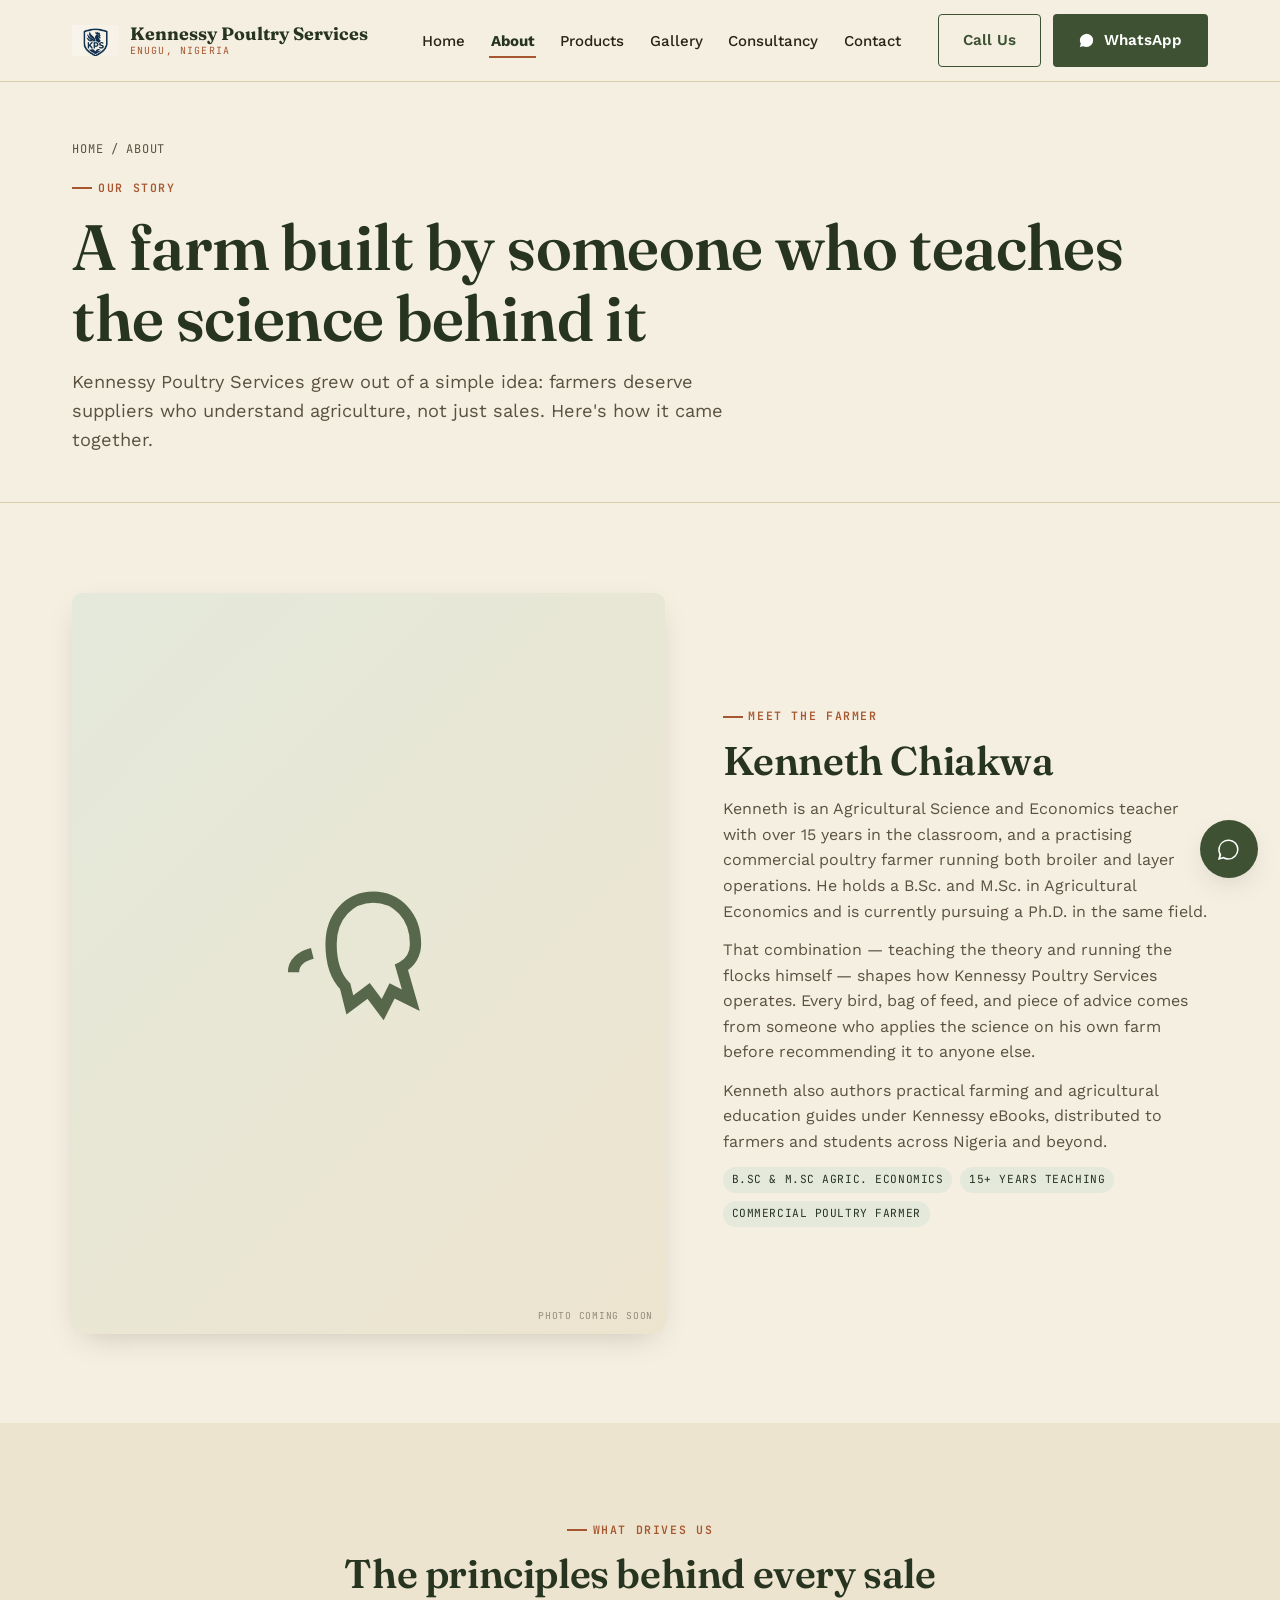
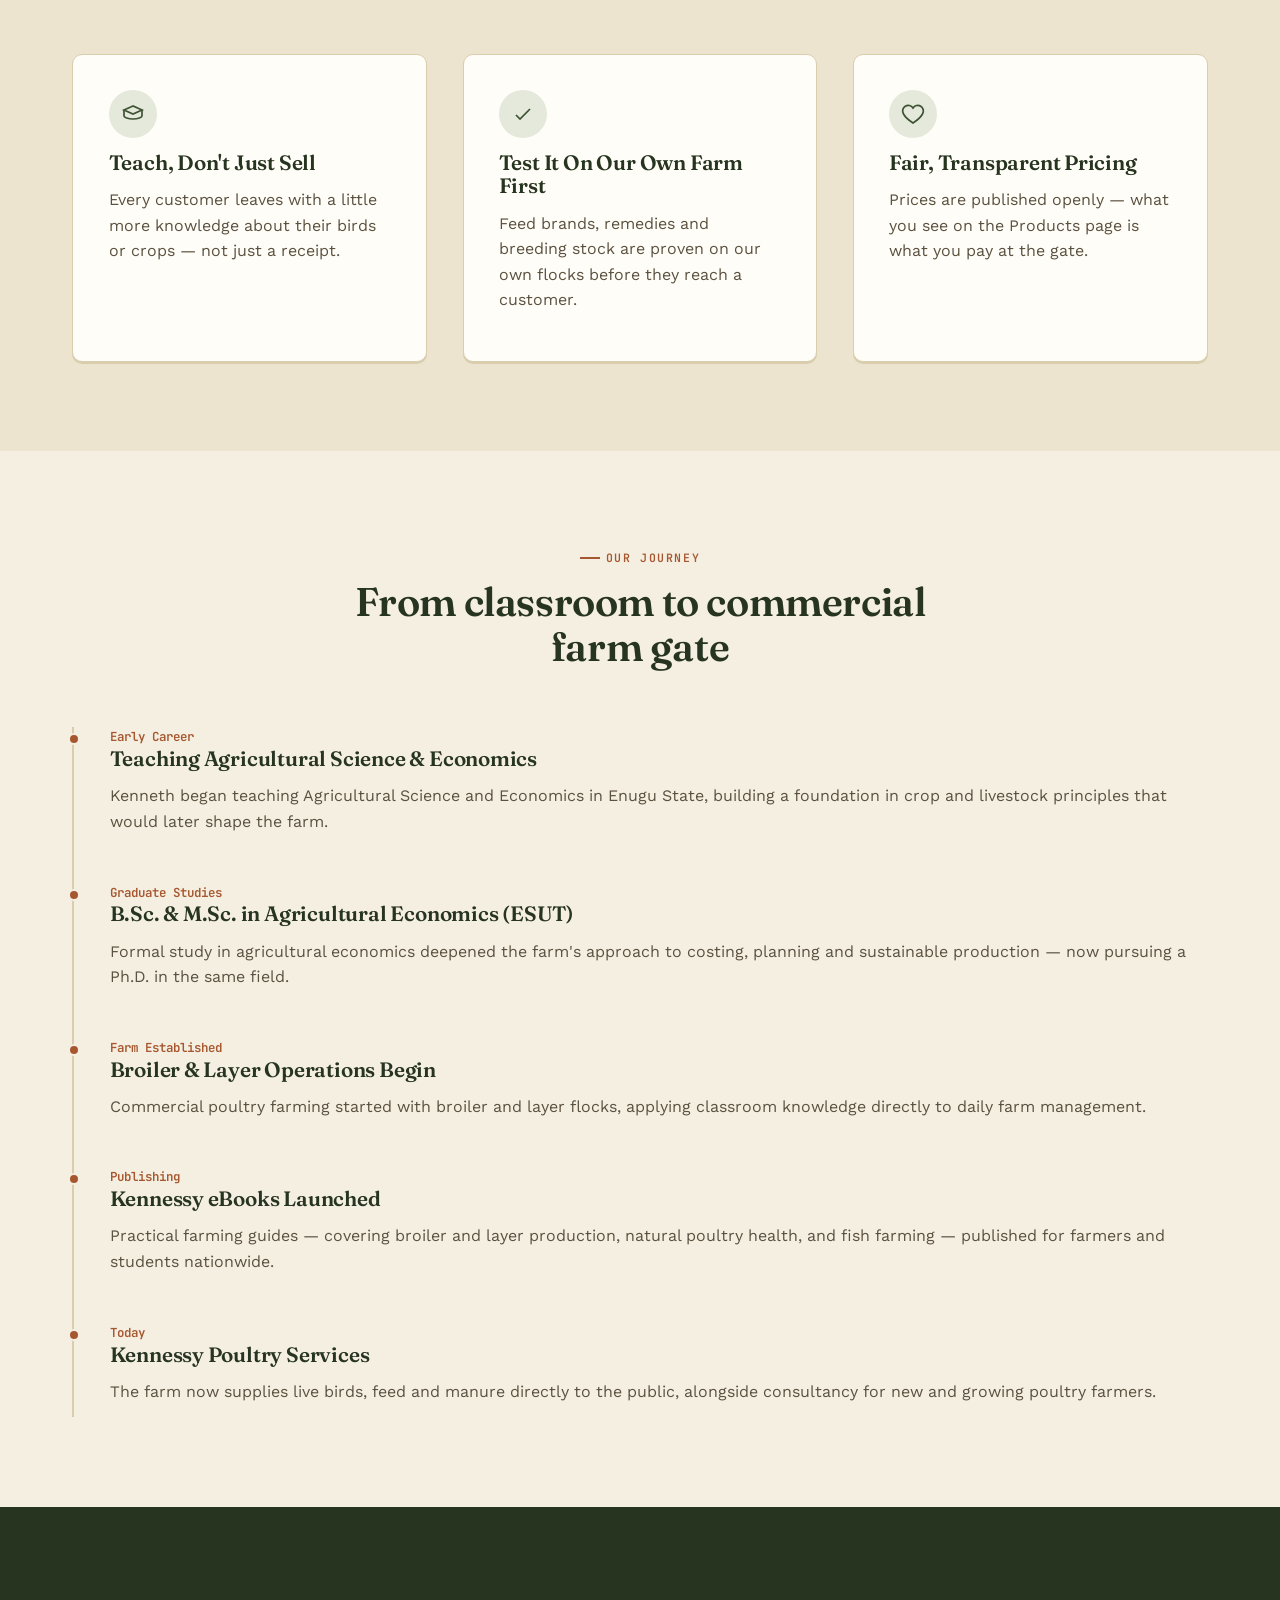
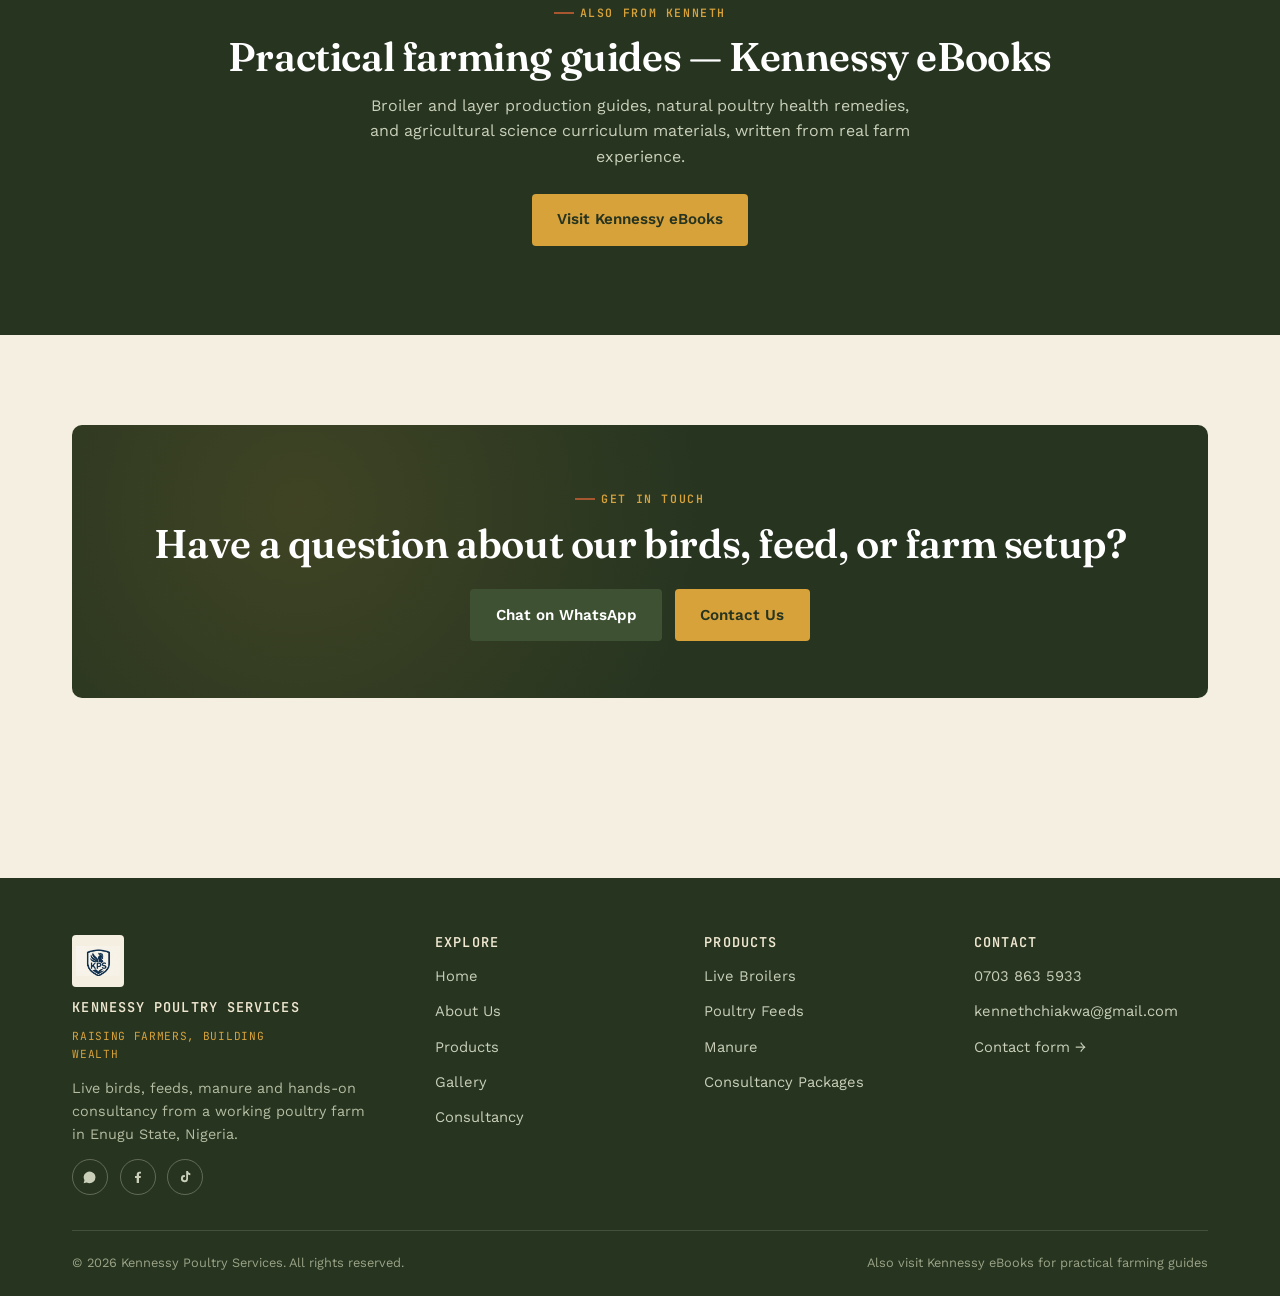
==== commit d9af26e6: "Add files via upload" ====
--- a/about.html
+++ b/about.html
@@ -121,8 +121,7 @@
 /* ===================== HEADER ===================== */
 .site-header{
   position: sticky; top:0; z-index: 60;
-  background: rgba(245,239,226,0.92);
-  backdrop-filter: blur(8px);
+  background: var(--bg);
   border-bottom: 1px solid var(--line);
 }
 .header-inner{
@@ -168,10 +167,10 @@
 
 @media (max-width: 880px){
   .nav-links{
-    position:fixed; inset: 64px 0 0 0; background: var(--bg);
+    position:fixed; top:64px; right:0; bottom:0; left:0; background: var(--bg);
     flex-direction:column; padding: var(--space-4) var(--space-3); gap: var(--space-3);
     transform: translateX(100%); transition: transform 0.25s ease;
-    overflow-y:auto;
+    overflow-y:auto; z-index:55;
   }
   .nav-links.open{ transform: translateX(0); }
   .nav-links a{ font-size:1.2rem; }
@@ -339,6 +338,31 @@
 .gallery-item.wide{ grid-column: span 2; }
 .gallery-item.tall{ grid-row: span 2; aspect-ratio:auto; }
 @media (max-width: 700px){ .gallery-grid{ grid-template-columns: repeat(2,1fr); } .gallery-item.wide{ grid-column: span 2; } }
+
+/* Video placeholders (YouTube embeds to come) */
+.video-card{
+  border-radius: var(--radius-lg); overflow:hidden; border:1px solid var(--line);
+  background: var(--card); box-shadow: 0 2px 0 var(--line);
+}
+.video-thumb{
+  aspect-ratio: 16/9; position:relative;
+  background: linear-gradient(135deg, var(--forest-dark), #1F2B18);
+  display:flex; align-items:center; justify-content:center;
+}
+.video-play{
+  width:60px; height:60px; border-radius:50%; background: rgba(239,231,208,0.14);
+  border:2px solid var(--gold); display:flex; align-items:center; justify-content:center;
+}
+.video-play svg{ width:22px; height:22px; margin-left:3px; }
+.video-badge{
+  position:absolute; top:12px; left:12px;
+  background: rgba(38,52,32,0.85); color:#EFE7D0;
+  font-family:'JetBrains Mono', monospace; font-size:0.65rem; text-transform:uppercase; letter-spacing:0.06em;
+  padding:0.3em 0.7em; border-radius:100px;
+}
+.video-info{ padding: var(--space-3); }
+.video-info h3{ font-size:1.02rem; margin-bottom:0.3rem; }
+.video-info p{ font-size:0.86rem; margin-bottom:0; }
 
 /* Timeline (About) */
 .timeline{ border-left: 2px solid var(--line); padding-left: var(--space-4); display:grid; gap: var(--space-4); }
@@ -767,7 +791,7 @@
         <div class="footer-col">
           <h4>Products</h4>
           <ul>
-            <li><a href="products.html#birds">Live Birds</a></li>
+            <li><a href="products.html#birds">Live Broilers</a></li>
             <li><a href="products.html#feeds">Poultry Feeds</a></li>
             <li><a href="products.html#manure">Manure</a></li>
             <li><a href="consultancy.html">Consultancy Packages</a></li>
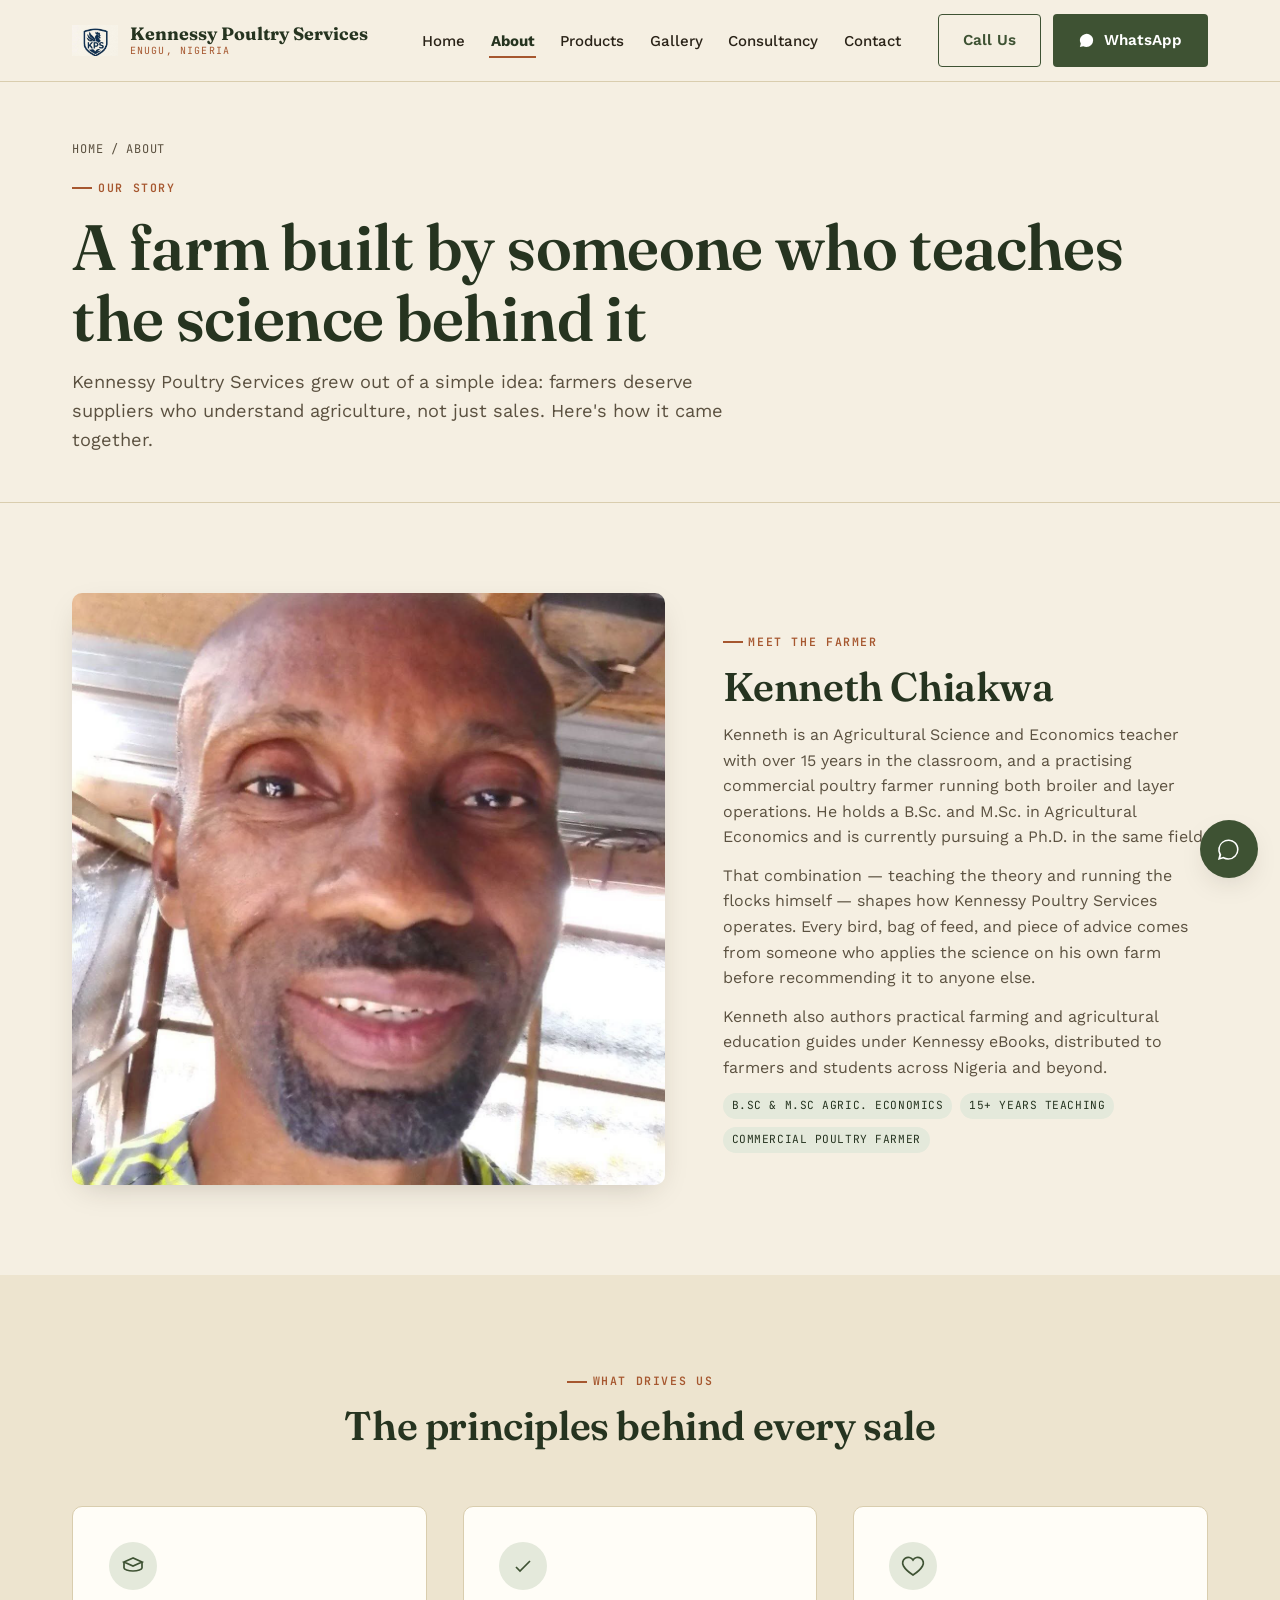
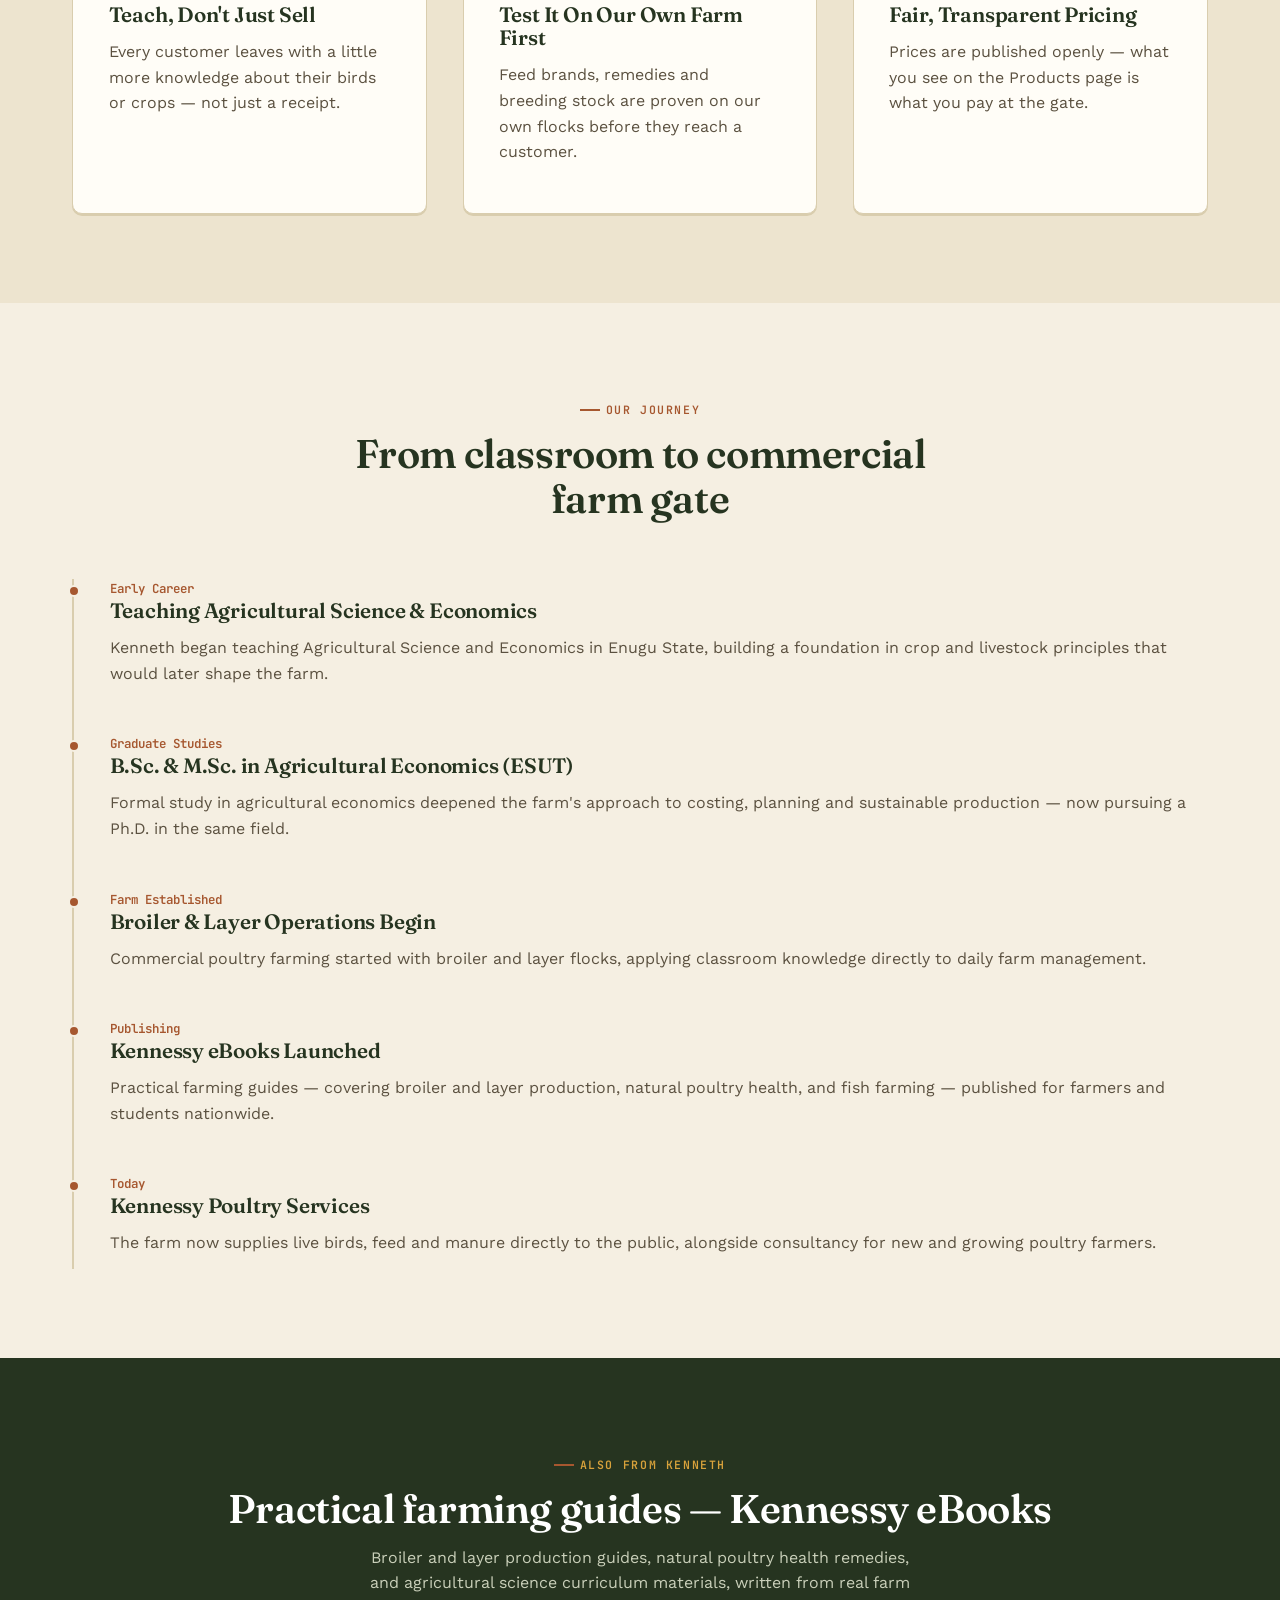
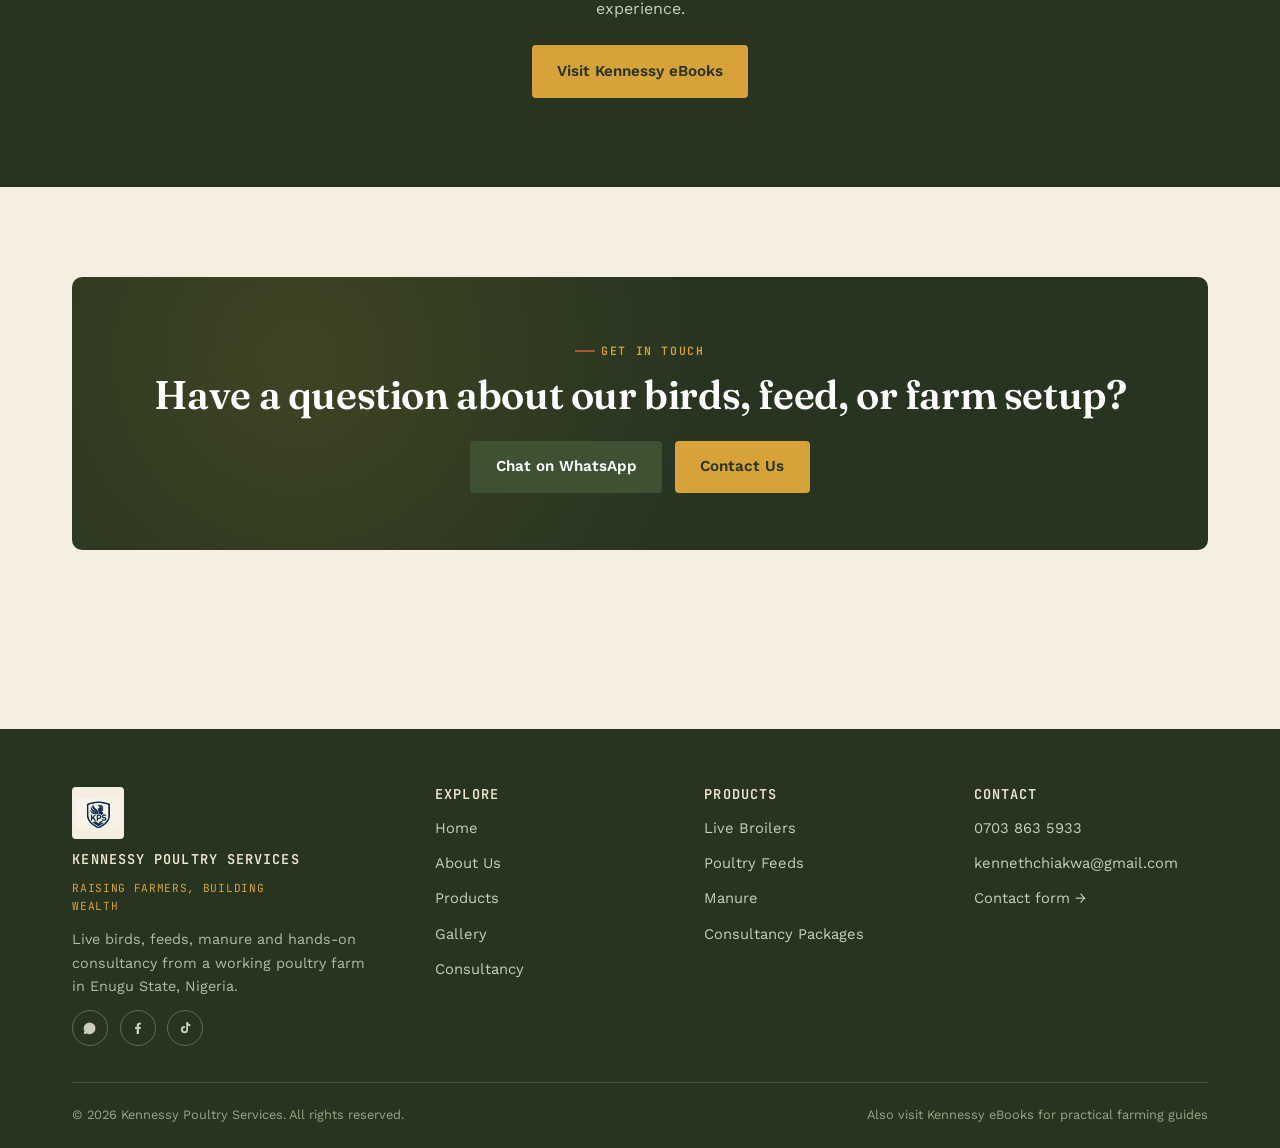
==== commit ec2d6030: "Add files via upload" ====
--- a/about.html
+++ b/about.html
@@ -331,6 +331,7 @@
   font-family:'JetBrains Mono', monospace; font-size:0.6rem; letter-spacing:0.08em;
   text-transform:uppercase; color: var(--ink-soft); opacity:0.6;
 }
+.media-photo{ width:100%; height:100%; object-fit:cover; display:block; }
 
 /* Gallery */
 .gallery-grid{ display:grid; grid-template-columns: repeat(3, 1fr); gap: var(--space-2); }
@@ -345,17 +346,22 @@
   background: var(--card); box-shadow: 0 2px 0 var(--line);
 }
 .video-thumb{
-  aspect-ratio: 16/9; position:relative;
+  aspect-ratio: 16/9; position:relative; overflow:hidden;
   background: linear-gradient(135deg, var(--forest-dark), #1F2B18);
   display:flex; align-items:center; justify-content:center;
 }
+.video-thumb::after{
+  content:""; position:absolute; inset:0;
+  background: linear-gradient(0deg, rgba(20,26,15,0.35), rgba(20,26,15,0.05) 40%);
+}
 .video-play{
-  width:60px; height:60px; border-radius:50%; background: rgba(239,231,208,0.14);
+  width:60px; height:60px; border-radius:50%; background: rgba(38,52,32,0.55);
   border:2px solid var(--gold); display:flex; align-items:center; justify-content:center;
+  z-index:2;
 }
 .video-play svg{ width:22px; height:22px; margin-left:3px; }
 .video-badge{
-  position:absolute; top:12px; left:12px;
+  position:absolute; top:12px; left:12px; z-index:2;
   background: rgba(38,52,32,0.85); color:#EFE7D0;
   font-family:'JetBrains Mono', monospace; font-size:0.65rem; text-transform:uppercase; letter-spacing:0.06em;
   padding:0.3em 0.7em; border-radius:100px;
@@ -535,11 +541,8 @@
 
   <section>
     <div class="container hero-grid">
-      <div class="hero-art">
-        <div class="ph">
-          <svg viewBox="0 0 24 24" fill="none" stroke="#3E5233" stroke-width="1.2"><path d="M8 10c0-3 2-5 4.5-5S17 7 17 10c0 1-.5 2-1.5 2.5l1 3.5-2-1-1 2-1.5-2-2 1.5-.5-2C8.5 13.5 8 12 8 10Z"/><path d="M6 11c-1.2.3-2 1-2 2"/></svg>
-          <span class="ph-label">Photo coming soon</span>
-        </div>
+      <div class="hero-art" style="aspect-ratio:1/1;">
+        <img class="media-photo" src="[data-uri]" alt="Kenneth Chiakwa, founder of Kennessy Poultry Services">
       </div>
       <div>
         <span class="eyebrow">Meet the Farmer</span>
